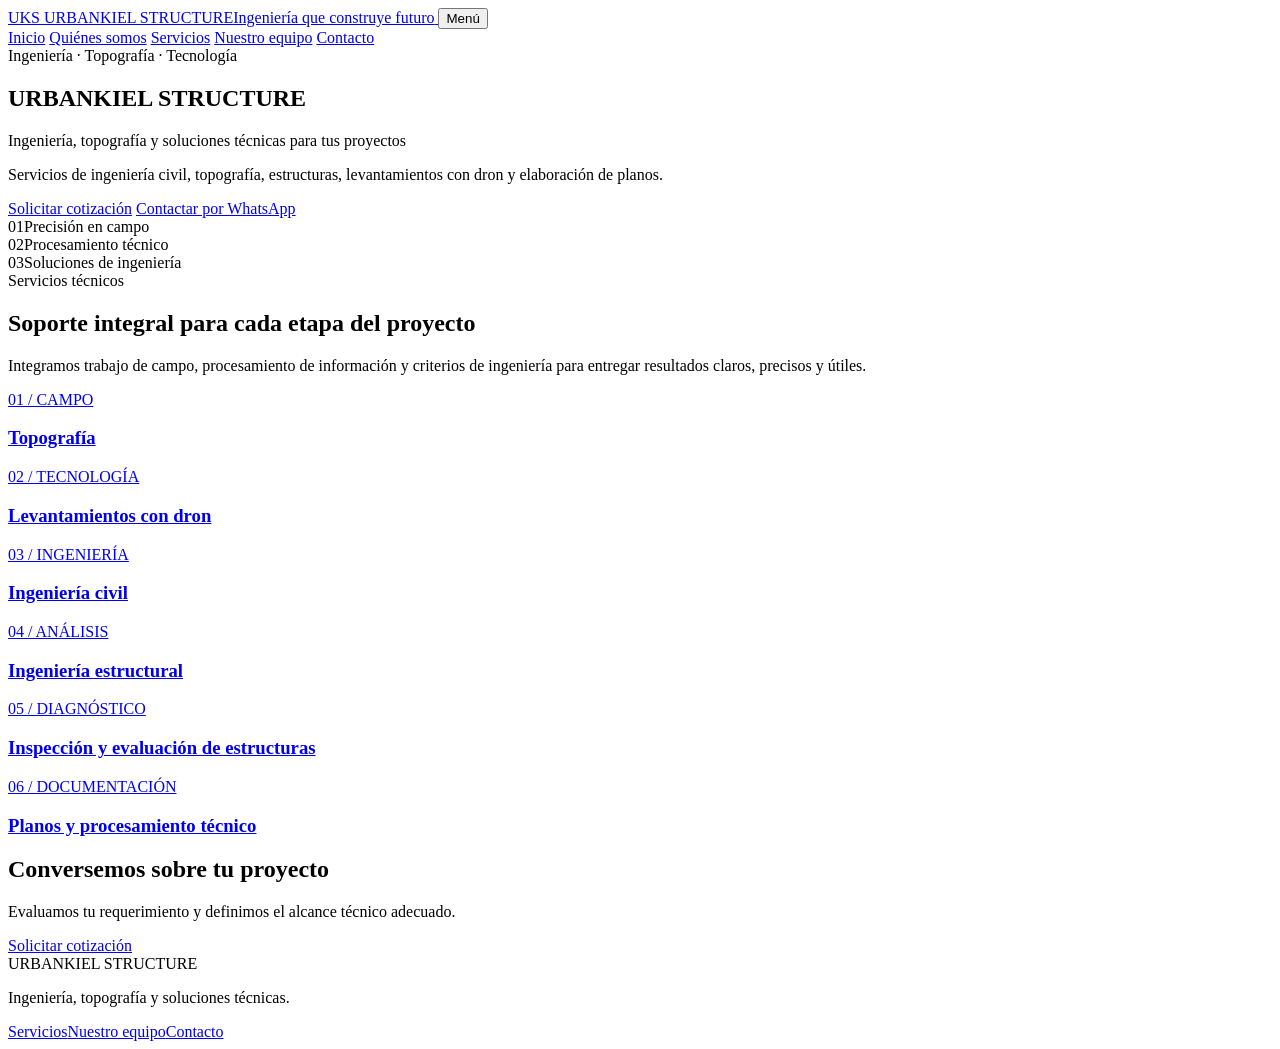
==== index.html @ cb94c1c1 "Add files via upload" ====
<!doctype html>
<html lang="es">
<head>
  <meta charset="utf-8">
  <meta name="viewport" content="width=device-width, initial-scale=1">
  <meta name="description" content="Servicios de ingeniería civil, topografía, estructuras, levantamientos con dron y elaboración de planos.">
  <title>URBANKIEL STRUCTURE | Ingeniería y topografía</title>
  <link rel="icon" type="image/svg+xml" href="data:image/svg+xml,%3Csvg xmlns='http://www.w3.org/2000/svg' viewBox='0 0 64 64'%3E%3Crect width='64' height='64' rx='14' fill='%23082b52'/%3E%3Cpath d='M15 17v20c0 9 5 13 17 13s17-4 17-13V17h-9v20c0 4-2 6-8 6s-8-2-8-6V17z' fill='white'/%3E%3Cpath d='M31 17h18L36 31l15 19H40L29 35z' fill='%231785d1'/%3E%3C/svg%3E">
  <link rel="stylesheet" href="styles.css">
  <script src="script.js" defer></script>
</head>
<body>
  <header class="site-header">
    <div class="container nav-wrap">
      <a class="brand" href="index.html" aria-label="URBANKIEL STRUCTURE - Inicio">
        <span class="brand-mark">UKS</span>
        <span class="brand-copy"><span class="brand-name">URBANKIEL STRUCTURE</span><span class="brand-tagline">Ingeniería que construye futuro</span></span>
      </a>
      <button class="menu-button" type="button" aria-expanded="false" aria-controls="main-nav">Menú</button>
      <nav class="main-nav" id="main-nav" aria-label="Navegación principal">
        <a href="index.html" aria-current="page">Inicio</a>
        <a href="quienes-somos.html">Quiénes somos</a>
        <a href="servicios.html">Servicios</a>
        <a href="equipo.html">Nuestro equipo</a>
        <a href="contacto.html">Contacto</a>
      </nav>
    </div>
  </header>

  <main>
    <section class="hero">
      <div class="container">
        <div class="hero-content">
          <span class="eyebrow">Ingeniería · Topografía · Tecnología</span>
          <h1>URBANKIEL STRUCTURE</h1>
          <p class="hero-subtitle">Ingeniería, topografía y soluciones técnicas para tus proyectos</p>
          <p class="hero-description">Servicios de ingeniería civil, topografía, estructuras, levantamientos con dron y elaboración de planos.</p>
          <div class="actions">
            <a class="button button-primary" href="contacto.html">Solicitar cotización</a>
            <a class="button button-outline" href="https://wa.me/51987463949?text=Hola%20URBANKIEL%20STRUCTURE%2C%20deseo%20realizar%20una%20consulta%20sobre%20un%20proyecto." target="_blank" rel="noopener">Contactar por WhatsApp</a>
          </div>
        </div>
      </div>
      <div class="hero-rail">
        <div class="container hero-rail-grid">
          <div class="rail-item"><span class="rail-number">01</span><span>Precisión en campo</span></div>
          <div class="rail-item"><span class="rail-number">02</span><span>Procesamiento técnico</span></div>
          <div class="rail-item"><span class="rail-number">03</span><span>Soluciones de ingeniería</span></div>
        </div>
      </div>
    </section>

    <section class="section section-soft">
      <div class="container">
        <div class="section-heading">
          <span class="section-kicker">Servicios técnicos</span>
          <h2>Soporte integral para cada etapa del proyecto</h2>
          <p>Integramos trabajo de campo, procesamiento de información y criterios de ingeniería para entregar resultados claros, precisos y útiles.</p>
        </div>
        <div class="service-preview-grid">
          <a class="service-tile" href="servicios.html#topografia"><span class="tile-index">01 / CAMPO</span><h3>Topografía</h3></a>
          <a class="service-tile" href="servicios.html#dron"><span class="tile-index">02 / TECNOLOGÍA</span><h3>Levantamientos con dron</h3></a>
          <a class="service-tile" href="servicios.html#civil"><span class="tile-index">03 / INGENIERÍA</span><h3>Ingeniería civil</h3></a>
          <a class="service-tile" href="servicios.html#estructural"><span class="tile-index">04 / ANÁLISIS</span><h3>Ingeniería estructural</h3></a>
          <a class="service-tile" href="servicios.html#inspeccion"><span class="tile-index">05 / DIAGNÓSTICO</span><h3>Inspección y evaluación de estructuras</h3></a>
          <a class="service-tile" href="servicios.html#planos"><span class="tile-index">06 / DOCUMENTACIÓN</span><h3>Planos y procesamiento técnico</h3></a>
        </div>
      </div>
    </section>

    <section class="cta-band">
      <div class="container cta-inner">
        <div><h2>Conversemos sobre tu proyecto</h2><p>Evaluamos tu requerimiento y definimos el alcance técnico adecuado.</p></div>
        <a class="button button-primary" href="contacto.html">Solicitar cotización</a>
      </div>
    </section>
  </main>

  <footer class="site-footer">
    <div class="container footer-grid">
      <div><div class="footer-brand">URBANKIEL STRUCTURE</div><p class="footer-note">Ingeniería, topografía y soluciones técnicas.</p></div>
      <div class="footer-links"><a href="servicios.html">Servicios</a><a href="equipo.html">Nuestro equipo</a><a href="contacto.html">Contacto</a></div>
    </div>
  </footer>
</body>
</html>
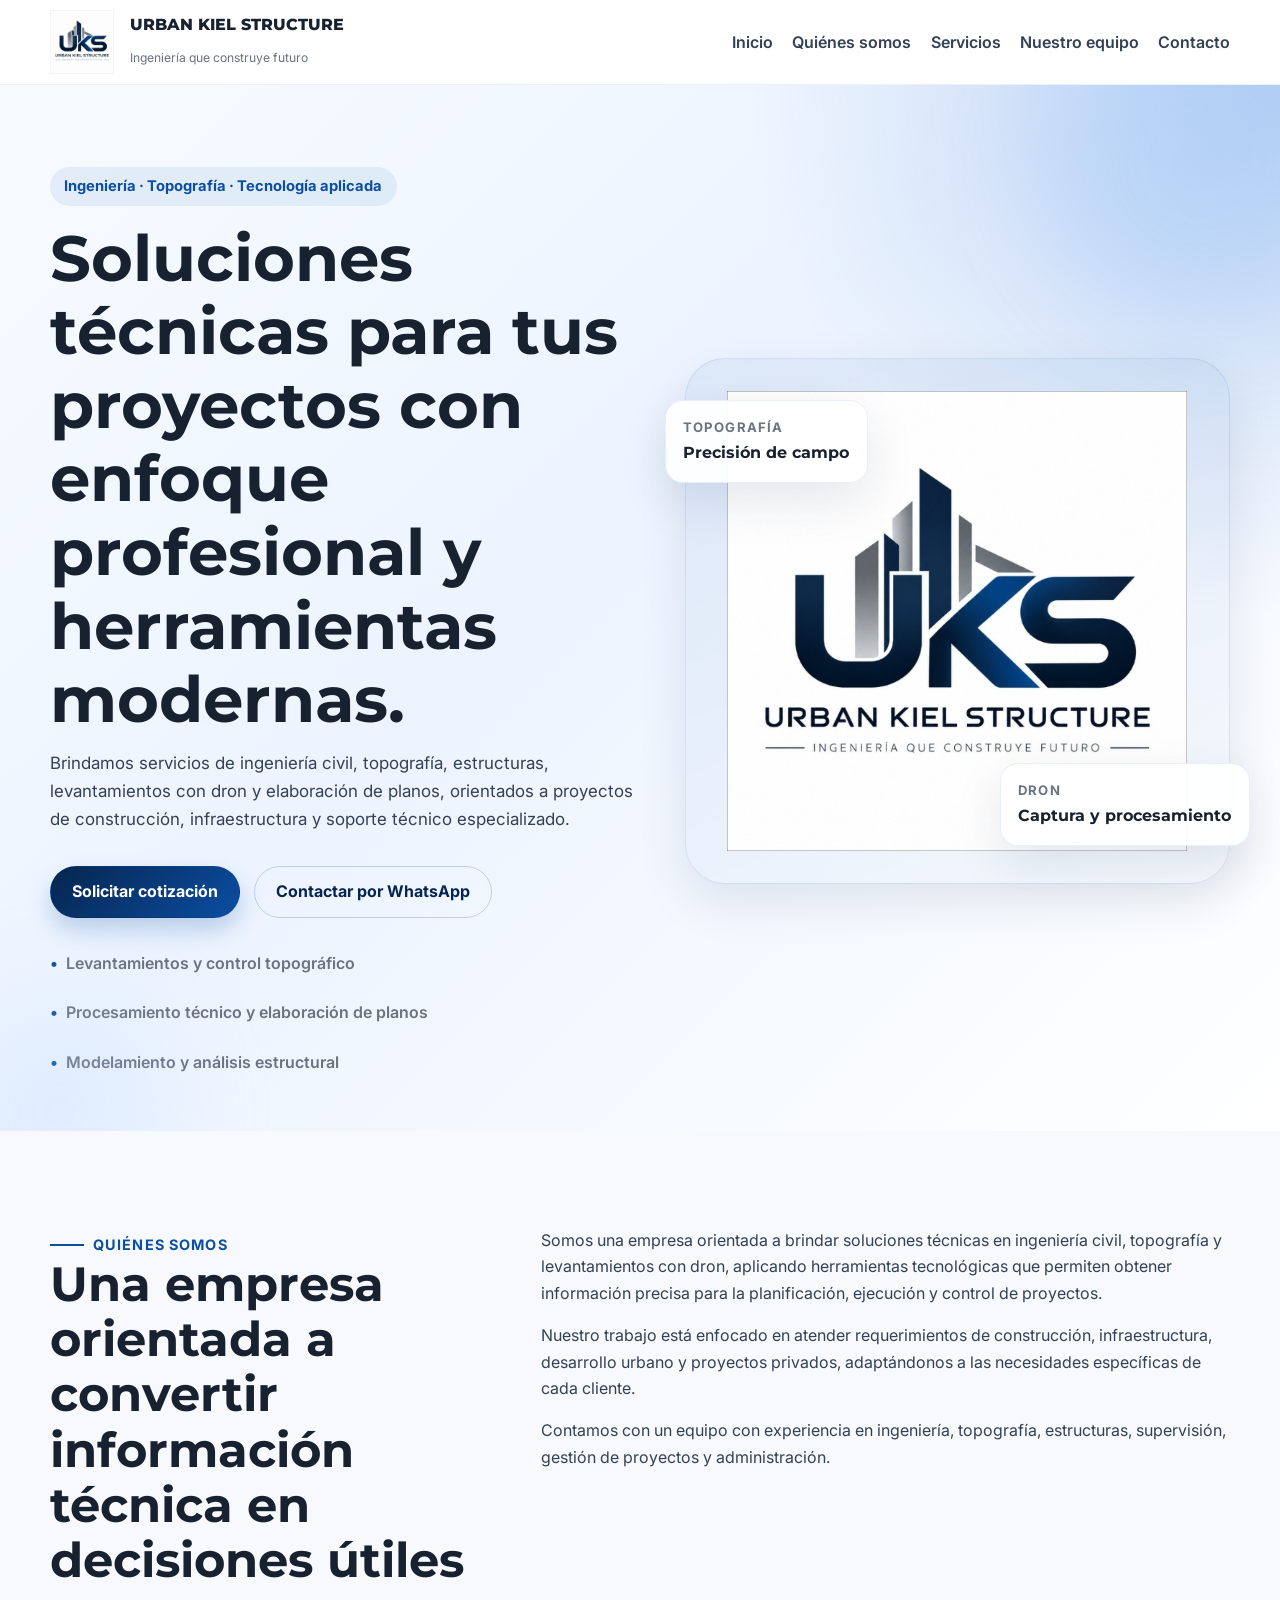
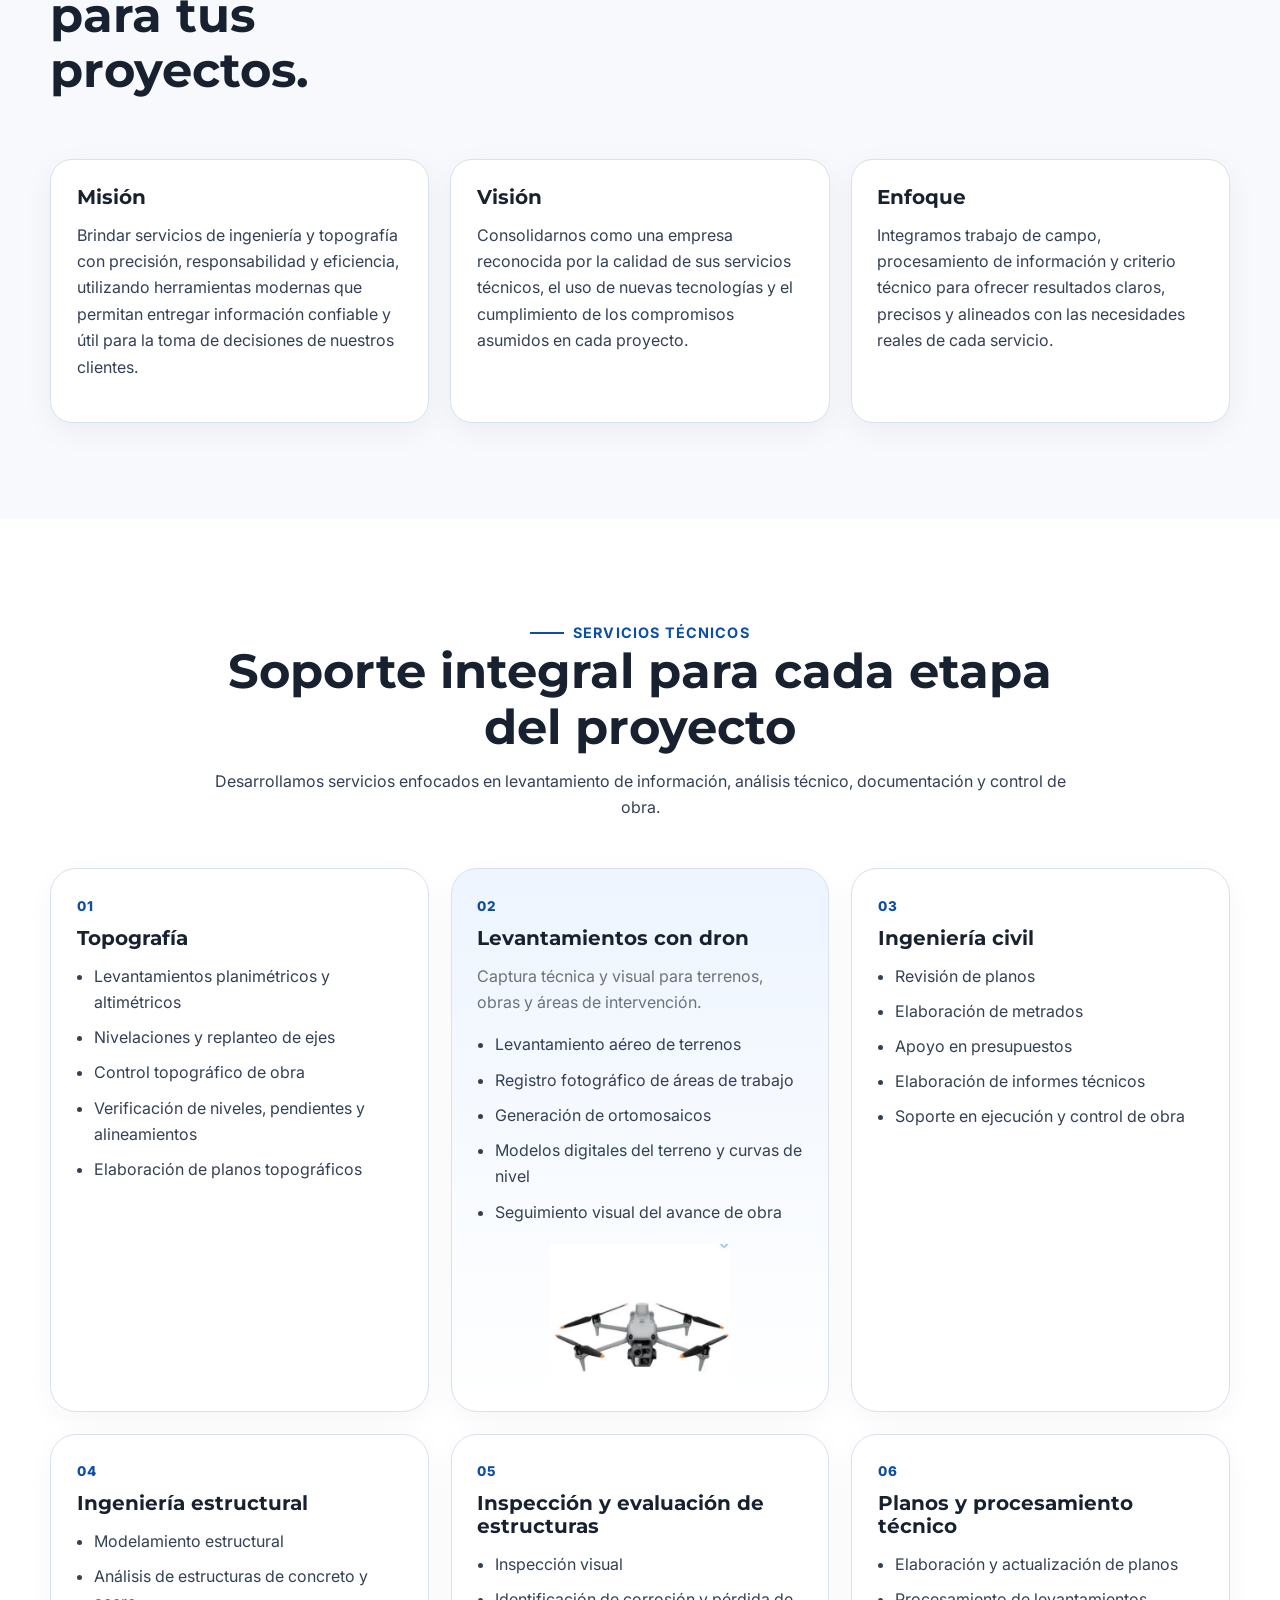
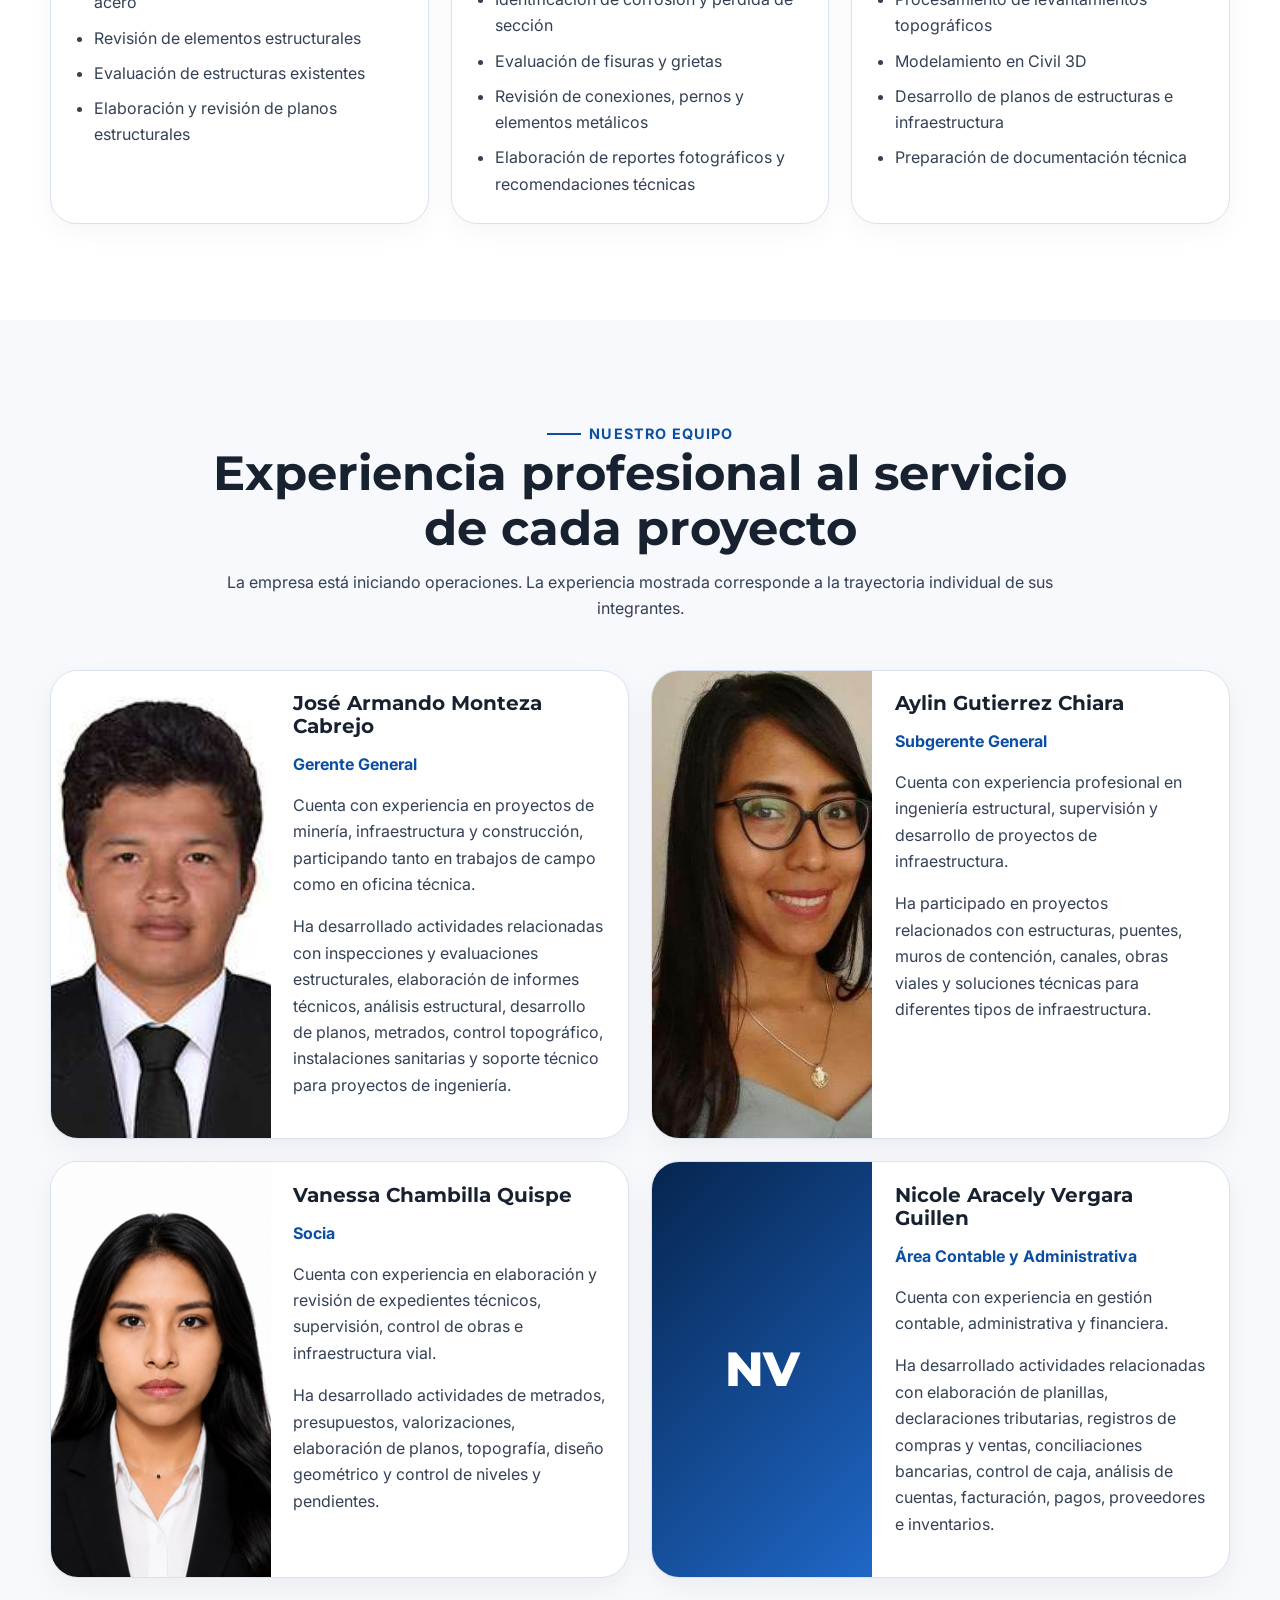
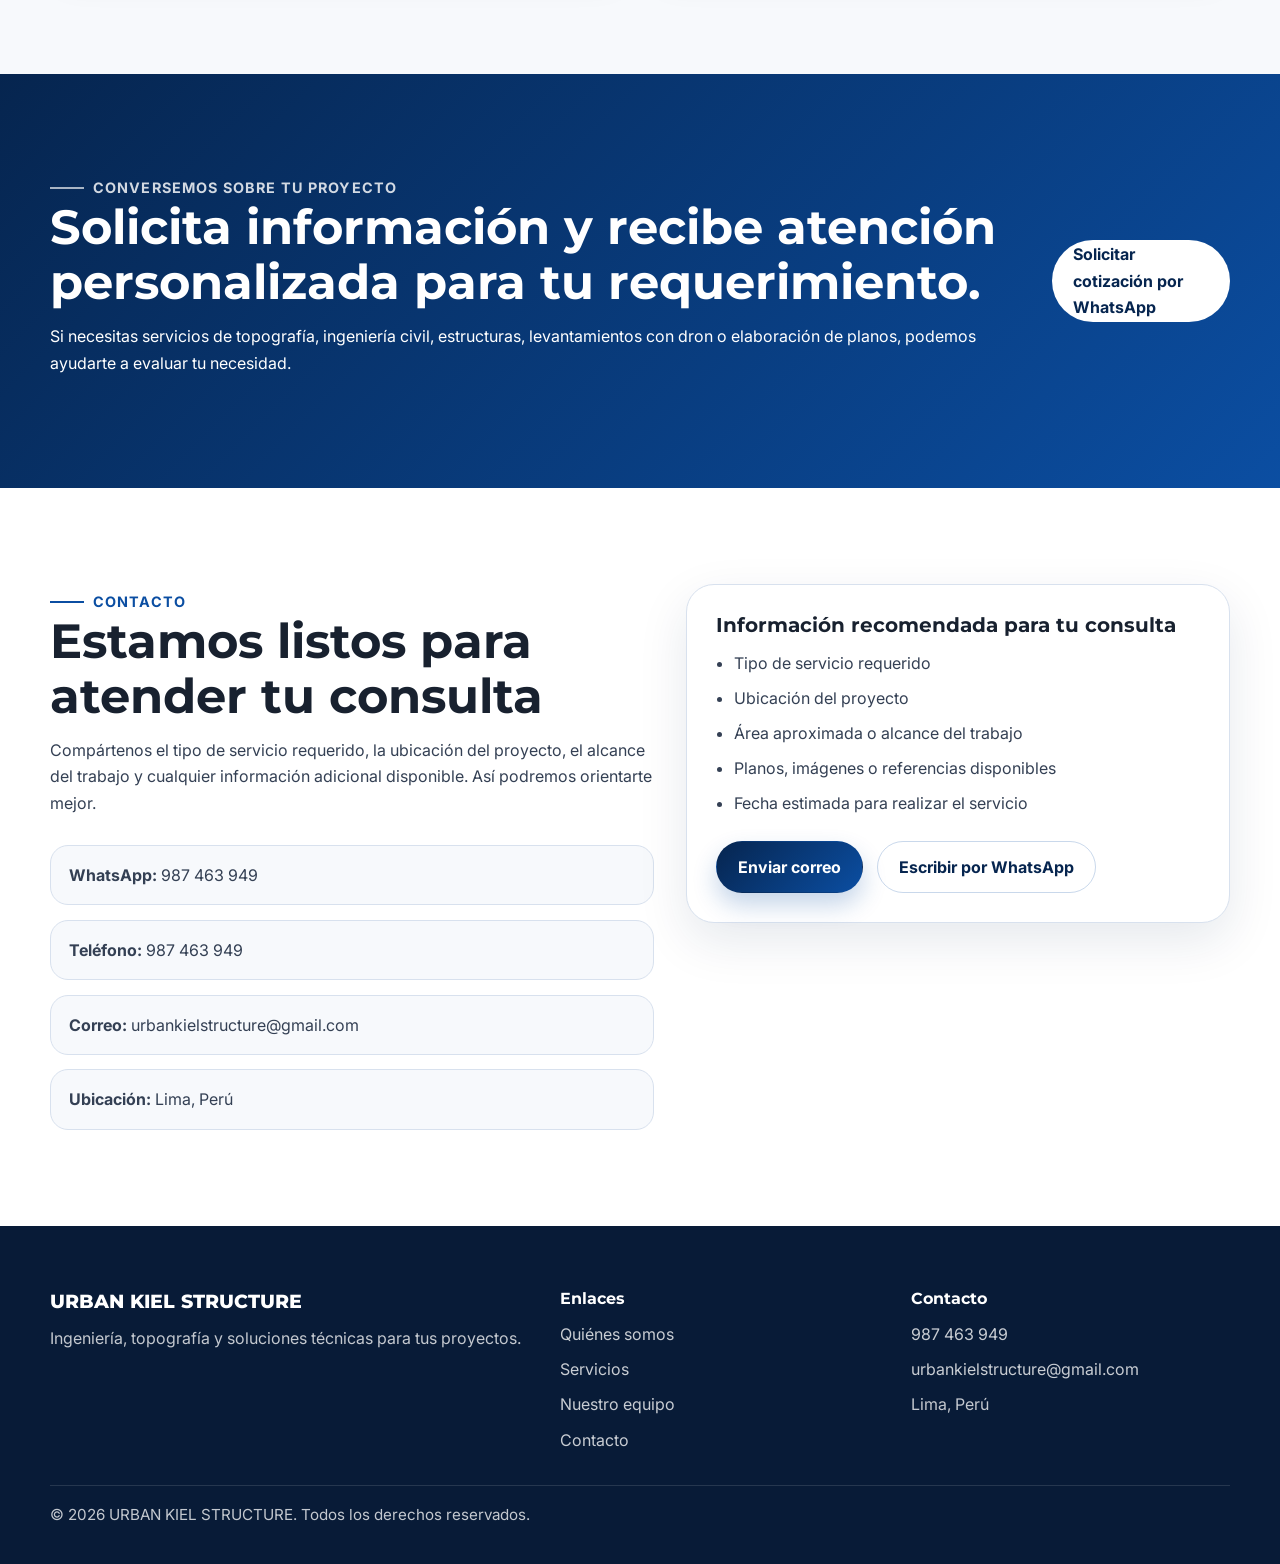
==== commit 5ae9144b: "Add files via upload" ====
--- a/index.html
+++ b/index.html
@@ -1,86 +1,320 @@
-<!doctype html>
+<!DOCTYPE html>
 <html lang="es">
 <head>
-  <meta charset="utf-8">
-  <meta name="viewport" content="width=device-width, initial-scale=1">
-  <meta name="description" content="Servicios de ingeniería civil, topografía, estructuras, levantamientos con dron y elaboración de planos.">
-  <title>URBANKIEL STRUCTURE | Ingeniería y topografía</title>
-  <link rel="icon" type="image/svg+xml" href="data:image/svg+xml,%3Csvg xmlns='http://www.w3.org/2000/svg' viewBox='0 0 64 64'%3E%3Crect width='64' height='64' rx='14' fill='%23082b52'/%3E%3Cpath d='M15 17v20c0 9 5 13 17 13s17-4 17-13V17h-9v20c0 4-2 6-8 6s-8-2-8-6V17z' fill='white'/%3E%3Cpath d='M31 17h18L36 31l15 19H40L29 35z' fill='%231785d1'/%3E%3C/svg%3E">
+  <meta charset="UTF-8">
+  <meta name="viewport" content="width=device-width, initial-scale=1.0">
+  <title>URBAN KIEL STRUCTURE | Ingeniería, topografía y soluciones técnicas</title>
+  <meta name="description" content="URBAN KIEL STRUCTURE brinda servicios de ingeniería civil, topografía, estructuras, levantamientos con dron y elaboración de planos.">
+  <meta name="theme-color" content="#0b3a75">
+  <link rel="preconnect" href="https://fonts.googleapis.com">
+  <link rel="preconnect" href="https://fonts.gstatic.com" crossorigin>
+  <link href="https://fonts.googleapis.com/css2?family=Montserrat:wght@400;500;600;700;800&family=Inter:wght@400;500;600;700&display=swap" rel="stylesheet">
   <link rel="stylesheet" href="styles.css">
-  <script src="script.js" defer></script>
 </head>
 <body>
-  <header class="site-header">
+  <header class="site-header" id="inicio">
     <div class="container nav-wrap">
-      <a class="brand" href="index.html" aria-label="URBANKIEL STRUCTURE - Inicio">
-        <span class="brand-mark">UKS</span>
-        <span class="brand-copy"><span class="brand-name">URBANKIEL STRUCTURE</span><span class="brand-tagline">Ingeniería que construye futuro</span></span>
+      <a class="brand" href="#inicio" aria-label="URBAN KIEL STRUCTURE inicio">
+        <img src="assets/logo-uks.png" alt="Logo de URBAN KIEL STRUCTURE">
+        <div>
+          <span class="brand-title">URBAN KIEL STRUCTURE</span>
+          <span class="brand-tag">Ingeniería que construye futuro</span>
+        </div>
       </a>
-      <button class="menu-button" type="button" aria-expanded="false" aria-controls="main-nav">Menú</button>
-      <nav class="main-nav" id="main-nav" aria-label="Navegación principal">
-        <a href="index.html" aria-current="page">Inicio</a>
-        <a href="quienes-somos.html">Quiénes somos</a>
-        <a href="servicios.html">Servicios</a>
-        <a href="equipo.html">Nuestro equipo</a>
-        <a href="contacto.html">Contacto</a>
+
+      <button class="menu-toggle" aria-expanded="false" aria-controls="site-nav" aria-label="Abrir menú">
+        <span></span><span></span><span></span>
+      </button>
+
+      <nav class="site-nav" id="site-nav">
+        <a href="#inicio">Inicio</a>
+        <a href="#quienes-somos">Quiénes somos</a>
+        <a href="#servicios">Servicios</a>
+        <a href="#equipo">Nuestro equipo</a>
+        <a href="#contacto">Contacto</a>
       </nav>
     </div>
   </header>
 
   <main>
     <section class="hero">
-      <div class="container">
-        <div class="hero-content">
-          <span class="eyebrow">Ingeniería · Topografía · Tecnología</span>
-          <h1>URBANKIEL STRUCTURE</h1>
-          <p class="hero-subtitle">Ingeniería, topografía y soluciones técnicas para tus proyectos</p>
-          <p class="hero-description">Servicios de ingeniería civil, topografía, estructuras, levantamientos con dron y elaboración de planos.</p>
-          <div class="actions">
-            <a class="button button-primary" href="contacto.html">Solicitar cotización</a>
-            <a class="button button-outline" href="https://wa.me/51987463949?text=Hola%20URBANKIEL%20STRUCTURE%2C%20deseo%20realizar%20una%20consulta%20sobre%20un%20proyecto." target="_blank" rel="noopener">Contactar por WhatsApp</a>
-          </div>
-        </div>
-      </div>
-      <div class="hero-rail">
-        <div class="container hero-rail-grid">
-          <div class="rail-item"><span class="rail-number">01</span><span>Precisión en campo</span></div>
-          <div class="rail-item"><span class="rail-number">02</span><span>Procesamiento técnico</span></div>
-          <div class="rail-item"><span class="rail-number">03</span><span>Soluciones de ingeniería</span></div>
-        </div>
-      </div>
-    </section>
-
-    <section class="section section-soft">
-      <div class="container">
-        <div class="section-heading">
-          <span class="section-kicker">Servicios técnicos</span>
-          <h2>Soporte integral para cada etapa del proyecto</h2>
-          <p>Integramos trabajo de campo, procesamiento de información y criterios de ingeniería para entregar resultados claros, precisos y útiles.</p>
-        </div>
-        <div class="service-preview-grid">
-          <a class="service-tile" href="servicios.html#topografia"><span class="tile-index">01 / CAMPO</span><h3>Topografía</h3></a>
-          <a class="service-tile" href="servicios.html#dron"><span class="tile-index">02 / TECNOLOGÍA</span><h3>Levantamientos con dron</h3></a>
-          <a class="service-tile" href="servicios.html#civil"><span class="tile-index">03 / INGENIERÍA</span><h3>Ingeniería civil</h3></a>
-          <a class="service-tile" href="servicios.html#estructural"><span class="tile-index">04 / ANÁLISIS</span><h3>Ingeniería estructural</h3></a>
-          <a class="service-tile" href="servicios.html#inspeccion"><span class="tile-index">05 / DIAGNÓSTICO</span><h3>Inspección y evaluación de estructuras</h3></a>
-          <a class="service-tile" href="servicios.html#planos"><span class="tile-index">06 / DOCUMENTACIÓN</span><h3>Planos y procesamiento técnico</h3></a>
-        </div>
-      </div>
-    </section>
-
-    <section class="cta-band">
+      <div class="container hero-grid">
+        <div class="hero-copy">
+          <span class="eyebrow">Ingeniería · Topografía · Tecnología aplicada</span>
+          <h1>Soluciones técnicas para tus proyectos con enfoque profesional y herramientas modernas.</h1>
+          <p>
+            Brindamos servicios de ingeniería civil, topografía, estructuras, levantamientos con dron y elaboración de planos,
+            orientados a proyectos de construcción, infraestructura y soporte técnico especializado.
+          </p>
+          <div class="hero-actions">
+            <a class="button button-primary" href="https://wa.me/51987463949?text=Hola%20URBAN%20KIEL%20STRUCTURE,%20deseo%20solicitar%20una%20cotizaci%C3%B3n." target="_blank" rel="noopener">Solicitar cotización</a>
+            <a class="button button-secondary" href="#contacto">Contactar por WhatsApp</a>
+          </div>
+          <ul class="hero-highlights">
+            <li>Levantamientos y control topográfico</li>
+            <li>Procesamiento técnico y elaboración de planos</li>
+            <li>Modelamiento y análisis estructural</li>
+          </ul>
+        </div>
+        <div class="hero-visual">
+          <div class="visual-card">
+            <img src="assets/logo-uks.png" alt="Logo UKS">
+          </div>
+          <div class="floating-card floating-top">
+            <span>Topografía</span>
+            <strong>Precisión de campo</strong>
+          </div>
+          <div class="floating-card floating-bottom">
+            <span>Dron</span>
+            <strong>Captura y procesamiento</strong>
+          </div>
+        </div>
+      </div>
+    </section>
+
+    <section class="section section-soft" id="quienes-somos">
+      <div class="container two-col">
+        <div>
+          <span class="section-kicker">Quiénes somos</span>
+          <h2>Una empresa orientada a convertir información técnica en decisiones útiles para tus proyectos.</h2>
+        </div>
+        <div class="about-copy">
+          <p>
+            Somos una empresa orientada a brindar soluciones técnicas en ingeniería civil, topografía y levantamientos con dron,
+            aplicando herramientas tecnológicas que permiten obtener información precisa para la planificación, ejecución y control de proyectos.
+          </p>
+          <p>
+            Nuestro trabajo está enfocado en atender requerimientos de construcción, infraestructura, desarrollo urbano y proyectos privados,
+            adaptándonos a las necesidades específicas de cada cliente.
+          </p>
+          <p>
+            Contamos con un equipo con experiencia en ingeniería, topografía, estructuras, supervisión, gestión de proyectos y administración.
+          </p>
+        </div>
+      </div>
+
+      <div class="container value-grid">
+        <article class="value-card">
+          <h3>Misión</h3>
+          <p>Brindar servicios de ingeniería y topografía con precisión, responsabilidad y eficiencia, utilizando herramientas modernas que permitan entregar información confiable y útil para la toma de decisiones de nuestros clientes.</p>
+        </article>
+        <article class="value-card">
+          <h3>Visión</h3>
+          <p>Consolidarnos como una empresa reconocida por la calidad de sus servicios técnicos, el uso de nuevas tecnologías y el cumplimiento de los compromisos asumidos en cada proyecto.</p>
+        </article>
+        <article class="value-card">
+          <h3>Enfoque</h3>
+          <p>Integramos trabajo de campo, procesamiento de información y criterio técnico para ofrecer resultados claros, precisos y alineados con las necesidades reales de cada servicio.</p>
+        </article>
+      </div>
+    </section>
+
+    <section class="section" id="servicios">
+      <div class="container section-heading">
+        <span class="section-kicker">Servicios técnicos</span>
+        <h2>Soporte integral para cada etapa del proyecto</h2>
+        <p>Desarrollamos servicios enfocados en levantamiento de información, análisis técnico, documentación y control de obra.</p>
+      </div>
+
+      <div class="container service-grid">
+        <article class="service-card">
+          <div class="service-number">01</div>
+          <h3>Topografía</h3>
+          <ul>
+            <li>Levantamientos planimétricos y altimétricos</li>
+            <li>Nivelaciones y replanteo de ejes</li>
+            <li>Control topográfico de obra</li>
+            <li>Verificación de niveles, pendientes y alineamientos</li>
+            <li>Elaboración de planos topográficos</li>
+          </ul>
+        </article>
+
+        <article class="service-card featured-service">
+          <div class="service-number">02</div>
+          <h3>Levantamientos con dron</h3>
+          <p class="service-note">Captura técnica y visual para terrenos, obras y áreas de intervención.</p>
+          <ul>
+            <li>Levantamiento aéreo de terrenos</li>
+            <li>Registro fotográfico de áreas de trabajo</li>
+            <li>Generación de ortomosaicos</li>
+            <li>Modelos digitales del terreno y curvas de nivel</li>
+            <li>Seguimiento visual del avance de obra</li>
+          </ul>
+          <img class="service-illustration" src="assets/drone-matrice.png" alt="Dron para levantamientos topográficos">
+        </article>
+
+        <article class="service-card">
+          <div class="service-number">03</div>
+          <h3>Ingeniería civil</h3>
+          <ul>
+            <li>Revisión de planos</li>
+            <li>Elaboración de metrados</li>
+            <li>Apoyo en presupuestos</li>
+            <li>Elaboración de informes técnicos</li>
+            <li>Soporte en ejecución y control de obra</li>
+          </ul>
+        </article>
+
+        <article class="service-card">
+          <div class="service-number">04</div>
+          <h3>Ingeniería estructural</h3>
+          <ul>
+            <li>Modelamiento estructural</li>
+            <li>Análisis de estructuras de concreto y acero</li>
+            <li>Revisión de elementos estructurales</li>
+            <li>Evaluación de estructuras existentes</li>
+            <li>Elaboración y revisión de planos estructurales</li>
+          </ul>
+        </article>
+
+        <article class="service-card">
+          <div class="service-number">05</div>
+          <h3>Inspección y evaluación de estructuras</h3>
+          <ul>
+            <li>Inspección visual</li>
+            <li>Identificación de corrosión y pérdida de sección</li>
+            <li>Evaluación de fisuras y grietas</li>
+            <li>Revisión de conexiones, pernos y elementos metálicos</li>
+            <li>Elaboración de reportes fotográficos y recomendaciones técnicas</li>
+          </ul>
+        </article>
+
+        <article class="service-card">
+          <div class="service-number">06</div>
+          <h3>Planos y procesamiento técnico</h3>
+          <ul>
+            <li>Elaboración y actualización de planos</li>
+            <li>Procesamiento de levantamientos topográficos</li>
+            <li>Modelamiento en Civil 3D</li>
+            <li>Desarrollo de planos de estructuras e infraestructura</li>
+            <li>Preparación de documentación técnica</li>
+          </ul>
+        </article>
+      </div>
+    </section>
+
+    <section class="section section-soft" id="equipo">
+      <div class="container section-heading">
+        <span class="section-kicker">Nuestro equipo</span>
+        <h2>Experiencia profesional al servicio de cada proyecto</h2>
+        <p>La empresa está iniciando operaciones. La experiencia mostrada corresponde a la trayectoria individual de sus integrantes.</p>
+      </div>
+
+      <div class="container team-grid">
+        <article class="team-card">
+          <img src="assets/jose-armando-monteza.png" alt="José Armando Monteza Cabrejo">
+          <div class="team-content">
+            <h3>José Armando Monteza Cabrejo</h3>
+            <span class="team-role">Gerente General</span>
+            <p>Cuenta con experiencia en proyectos de minería, infraestructura y construcción, participando tanto en trabajos de campo como en oficina técnica.</p>
+            <p>Ha desarrollado actividades relacionadas con inspecciones y evaluaciones estructurales, elaboración de informes técnicos, análisis estructural, desarrollo de planos, metrados, control topográfico, instalaciones sanitarias y soporte técnico para proyectos de ingeniería.</p>
+          </div>
+        </article>
+
+        <article class="team-card">
+          <img src="assets/aylin-gutierrez.png" alt="Aylin Gutierrez Chiara">
+          <div class="team-content">
+            <h3>Aylin Gutierrez Chiara</h3>
+            <span class="team-role">Subgerente General</span>
+            <p>Cuenta con experiencia profesional en ingeniería estructural, supervisión y desarrollo de proyectos de infraestructura.</p>
+            <p>Ha participado en proyectos relacionados con estructuras, puentes, muros de contención, canales, obras viales y soluciones técnicas para diferentes tipos de infraestructura.</p>
+          </div>
+        </article>
+
+        <article class="team-card">
+          <img src="assets/vanessa-chambilla.png" alt="Vanessa Chambilla Quispe">
+          <div class="team-content">
+            <h3>Vanessa Chambilla Quispe</h3>
+            <span class="team-role">Socia</span>
+            <p>Cuenta con experiencia en elaboración y revisión de expedientes técnicos, supervisión, control de obras e infraestructura vial.</p>
+            <p>Ha desarrollado actividades de metrados, presupuestos, valorizaciones, elaboración de planos, topografía, diseño geométrico y control de niveles y pendientes.</p>
+          </div>
+        </article>
+
+        <article class="team-card team-card-placeholder">
+          <div class="avatar-placeholder" aria-hidden="true">NV</div>
+          <div class="team-content">
+            <h3>Nicole Aracely Vergara Guillen</h3>
+            <span class="team-role">Área Contable y Administrativa</span>
+            <p>Cuenta con experiencia en gestión contable, administrativa y financiera.</p>
+            <p>Ha desarrollado actividades relacionadas con elaboración de planillas, declaraciones tributarias, registros de compras y ventas, conciliaciones bancarias, control de caja, análisis de cuentas, facturación, pagos, proveedores e inventarios.</p>
+          </div>
+        </article>
+      </div>
+    </section>
+
+    <section class="section cta-band">
       <div class="container cta-inner">
-        <div><h2>Conversemos sobre tu proyecto</h2><p>Evaluamos tu requerimiento y definimos el alcance técnico adecuado.</p></div>
-        <a class="button button-primary" href="contacto.html">Solicitar cotización</a>
+        <div>
+          <span class="section-kicker light">Conversemos sobre tu proyecto</span>
+          <h2>Solicita información y recibe atención personalizada para tu requerimiento.</h2>
+          <p>Si necesitas servicios de topografía, ingeniería civil, estructuras, levantamientos con dron o elaboración de planos, podemos ayudarte a evaluar tu necesidad.</p>
+        </div>
+        <a class="button button-white" href="https://wa.me/51987463949?text=Hola%20URBAN%20KIEL%20STRUCTURE,%20necesito%20informaci%C3%B3n%20sobre%20sus%20servicios." target="_blank" rel="noopener">Solicitar cotización por WhatsApp</a>
+      </div>
+    </section>
+
+    <section class="section" id="contacto">
+      <div class="container contact-grid">
+        <div>
+          <span class="section-kicker">Contacto</span>
+          <h2>Estamos listos para atender tu consulta</h2>
+          <p>Compártenos el tipo de servicio requerido, la ubicación del proyecto, el alcance del trabajo y cualquier información adicional disponible. Así podremos orientarte mejor.</p>
+          <div class="contact-list">
+            <a href="https://wa.me/51987463949" target="_blank" rel="noopener"><strong>WhatsApp:</strong> 987 463 949</a>
+            <a href="tel:+51987463949"><strong>Teléfono:</strong> 987 463 949</a>
+            <a href="mailto:urbankielstructure@gmail.com"><strong>Correo:</strong> urbankielstructure@gmail.com</a>
+            <span><strong>Ubicación:</strong> Lima, Perú</span>
+          </div>
+        </div>
+
+        <div class="contact-card">
+          <h3>Información recomendada para tu consulta</h3>
+          <ul>
+            <li>Tipo de servicio requerido</li>
+            <li>Ubicación del proyecto</li>
+            <li>Área aproximada o alcance del trabajo</li>
+            <li>Planos, imágenes o referencias disponibles</li>
+            <li>Fecha estimada para realizar el servicio</li>
+          </ul>
+          <div class="contact-actions">
+            <a class="button button-primary" href="mailto:urbankielstructure@gmail.com">Enviar correo</a>
+            <a class="button button-secondary" href="https://wa.me/51987463949" target="_blank" rel="noopener">Escribir por WhatsApp</a>
+          </div>
+        </div>
       </div>
     </section>
   </main>
 
   <footer class="site-footer">
     <div class="container footer-grid">
-      <div><div class="footer-brand">URBANKIEL STRUCTURE</div><p class="footer-note">Ingeniería, topografía y soluciones técnicas.</p></div>
-      <div class="footer-links"><a href="servicios.html">Servicios</a><a href="equipo.html">Nuestro equipo</a><a href="contacto.html">Contacto</a></div>
+      <div>
+        <div class="footer-brand">URBAN KIEL STRUCTURE</div>
+        <p>Ingeniería, topografía y soluciones técnicas para tus proyectos.</p>
+      </div>
+      <div>
+        <h4>Enlaces</h4>
+        <ul>
+          <li><a href="#quienes-somos">Quiénes somos</a></li>
+          <li><a href="#servicios">Servicios</a></li>
+          <li><a href="#equipo">Nuestro equipo</a></li>
+          <li><a href="#contacto">Contacto</a></li>
+        </ul>
+      </div>
+      <div>
+        <h4>Contacto</h4>
+        <ul>
+          <li><a href="https://wa.me/51987463949" target="_blank" rel="noopener">987 463 949</a></li>
+          <li><a href="mailto:urbankielstructure@gmail.com">urbankielstructure@gmail.com</a></li>
+          <li>Lima, Perú</li>
+        </ul>
+      </div>
+    </div>
+    <div class="container footer-bottom">
+      <p>© <span id="year"></span> URBAN KIEL STRUCTURE. Todos los derechos reservados.</p>
     </div>
   </footer>
+
+  <script src="script.js"></script>
 </body>
 </html>
--- a/styles.css
+++ b/styles.css
@@ -0,0 +1,204 @@
+
+:root {
+  --navy: #06254f;
+  --blue: #0b4ea2;
+  --blue-2: #1f67c7;
+  --soft-blue: #eaf2ff;
+  --dark: #18212f;
+  --text: #344054;
+  --muted: #6b7280;
+  --line: #d8e1ee;
+  --white: #ffffff;
+  --bg: #f7f9fc;
+  --shadow: 0 18px 50px rgba(7, 36, 77, 0.10);
+  --radius: 22px;
+  --container: 1180px;
+}
+* { box-sizing: border-box; }
+html { scroll-behavior: smooth; }
+body {
+  margin: 0;
+  font-family: 'Inter', system-ui, -apple-system, BlinkMacSystemFont, 'Segoe UI', sans-serif;
+  color: var(--text);
+  background: var(--white);
+  line-height: 1.65;
+}
+a { color: inherit; text-decoration: none; }
+img { max-width: 100%; display: block; }
+.container { width: min(var(--container), calc(100% - 2rem)); margin: 0 auto; }
+.section { padding: 96px 0; }
+.section-soft { background: var(--bg); }
+.section-kicker {
+  display: inline-flex; align-items: center; gap: .55rem; font-weight: 700; font-size: .9rem;
+  letter-spacing: .08em; text-transform: uppercase; color: var(--blue);
+}
+.section-kicker::before { content: ''; width: 34px; height: 2px; background: var(--blue); display: inline-block; }
+.section-kicker.light { color: rgba(255,255,255,.82); }
+.section-kicker.light::before { background: rgba(255,255,255,.65); }
+h1,h2,h3,h4,.brand-title,.footer-brand {
+  margin: 0 0 .8rem;
+  font-family: 'Montserrat', sans-serif;
+  color: var(--dark);
+  line-height: 1.15;
+}
+h1 { font-size: clamp(2.6rem, 5vw, 4.65rem); }
+h2 { font-size: clamp(2rem, 3.8vw, 3rem); }
+h3 { font-size: 1.25rem; }
+p { margin: 0 0 1rem; }
+ul { margin: 0; padding-left: 1.1rem; }
+li + li { margin-top: .55rem; }
+.button {
+  display: inline-flex; align-items: center; justify-content: center; gap: .55rem;
+  min-height: 52px; padding: 0 1.3rem; border-radius: 999px; font-weight: 700;
+  transition: .25s ease; border: 1px solid transparent;
+}
+.button:hover { transform: translateY(-2px); }
+.button-primary { background: linear-gradient(135deg, var(--navy), var(--blue)); color: var(--white); box-shadow: 0 12px 24px rgba(11,78,162,.24); }
+.button-secondary { background: transparent; color: var(--navy); border-color: rgba(11,78,162,.22); }
+.button-white { background: var(--white); color: var(--navy); }
+.site-header {
+  position: sticky; top: 0; z-index: 1000;
+  backdrop-filter: blur(16px); background: rgba(255,255,255,.92);
+  border-bottom: 1px solid rgba(11,78,162,.08);
+}
+.nav-wrap { min-height: 84px; display: flex; align-items: center; justify-content: space-between; gap: 1rem; }
+.brand { display: flex; align-items: center; gap: 1rem; min-width: 0; }
+.brand img { width: 64px; height: 64px; object-fit: contain; }
+.brand-title { display: block; font-size: 1rem; font-weight: 800; color: var(--dark); }
+.brand-tag { display: block; font-size: .76rem; color: var(--muted); }
+.site-nav { display: flex; gap: 1.2rem; align-items: center; }
+.site-nav a { font-weight: 600; color: var(--text); position: relative; }
+.site-nav a::after {
+  content: ''; position: absolute; left: 0; bottom: -8px; width: 100%; height: 2px;
+  transform: scaleX(0); transform-origin: left; background: var(--blue); transition: .25s ease;
+}
+.site-nav a:hover::after, .site-nav a:focus-visible::after { transform: scaleX(1); }
+.menu-toggle {
+  display: none; width: 48px; height: 48px; border-radius: 12px; border: 1px solid var(--line); background: var(--white);
+  align-items: center; justify-content: center; flex-direction: column; gap: 5px; cursor: pointer;
+}
+.menu-toggle span { width: 22px; height: 2px; background: var(--dark); border-radius: 999px; }
+.hero {
+  position: relative; overflow: hidden;
+  background:
+    radial-gradient(circle at top right, rgba(31,103,199,.25), transparent 32%),
+    linear-gradient(135deg, #f7fbff 0%, #edf4ff 45%, #ffffff 100%);
+  padding: 82px 0 56px;
+}
+.hero::before,
+.hero::after {
+  content: ''; position: absolute; border-radius: 50%; filter: blur(50px); opacity: .2; pointer-events: none;
+}
+.hero::before { width: 320px; height: 320px; background: #7cb7ff; top: -80px; right: -80px; }
+.hero::after { width: 240px; height: 240px; background: #b3d1ff; bottom: -100px; left: -60px; }
+.hero-grid { display: grid; grid-template-columns: 1.05fr .95fr; gap: 2rem; align-items: center; }
+.eyebrow {
+  display: inline-flex; padding: .45rem .9rem; border-radius: 999px; background: rgba(11,78,162,.08);
+  color: var(--blue); font-weight: 700; margin-bottom: 1rem; font-size: .92rem;
+}
+.hero p { max-width: 640px; font-size: 1.06rem; }
+.hero-actions { display: flex; flex-wrap: wrap; gap: .9rem; margin: 2rem 0; }
+.hero-highlights {
+  list-style: none; padding: 0; display: flex; flex-wrap: wrap; gap: .9rem 1.2rem; color: var(--muted); font-weight: 600;
+}
+.hero-highlights li::before { content: '•'; color: var(--blue); margin-right: .5rem; }
+.hero-visual { position: relative; min-height: 520px; }
+.visual-card {
+  background: linear-gradient(160deg, rgba(11,78,162,.07), rgba(11,78,162,.02));
+  border: 1px solid rgba(11,78,162,.10); border-radius: 40px; box-shadow: var(--shadow);
+  padding: 2rem; display: grid; place-items: center; min-height: 500px;
+}
+.visual-card img { width: min(100%, 460px); object-fit: contain; }
+.floating-card {
+  position: absolute; background: rgba(255,255,255,.92); border: 1px solid rgba(11,78,162,.09);
+  border-radius: 18px; padding: 1rem 1.1rem; box-shadow: var(--shadow);
+}
+.floating-card span { display: block; font-size: .82rem; font-weight: 700; color: var(--muted); text-transform: uppercase; letter-spacing: .08em; }
+.floating-card strong { font-family: 'Montserrat', sans-serif; color: var(--dark); }
+.floating-top { top: 42px; left: -20px; }
+.floating-bottom { right: -20px; bottom: 38px; }
+.two-col { display: grid; grid-template-columns: .8fr 1.2fr; gap: 2rem; align-items: start; }
+.about-copy p + p { margin-top: 1rem; }
+.value-grid { margin-top: 3rem; display: grid; grid-template-columns: repeat(3, 1fr); gap: 1.3rem; }
+.value-card {
+  background: var(--white); border-radius: var(--radius); padding: 1.6rem; border: 1px solid var(--line); box-shadow: 0 8px 30px rgba(15, 23, 42, 0.05);
+}
+.section-heading { text-align: center; max-width: 860px; }
+.section-heading > p { margin-left: auto; margin-right: auto; }
+.service-grid { margin-top: 3rem; display: grid; grid-template-columns: repeat(3, 1fr); gap: 1.35rem; align-items: stretch; }
+.service-card {
+  position: relative; background: var(--white); border: 1px solid var(--line); border-radius: 26px; padding: 1.6rem;
+  box-shadow: 0 8px 28px rgba(15, 23, 42, 0.04); overflow: hidden;
+}
+.service-card h3 { margin-top: .6rem; }
+.service-number { font-size: .84rem; font-weight: 800; letter-spacing: .08em; color: var(--blue); }
+.service-card ul { color: var(--text); }
+.featured-service {
+  background: linear-gradient(180deg, #eef5ff 0%, #ffffff 100%);
+}
+.service-note { color: var(--muted); margin-bottom: 1rem; }
+.service-illustration { width: 180px; margin: 1.2rem auto 0; }
+.team-grid { margin-top: 3rem; display: grid; grid-template-columns: repeat(2, 1fr); gap: 1.4rem; }
+.team-card {
+  background: var(--white); border: 1px solid var(--line); border-radius: 28px; overflow: hidden; display: grid; grid-template-columns: 220px 1fr;
+  min-height: 100%; box-shadow: 0 10px 28px rgba(15, 23, 42, 0.05);
+}
+.team-card img, .avatar-placeholder {
+  width: 100%; height: 100%; min-height: 100%; object-fit: cover; background: linear-gradient(135deg, var(--navy), var(--blue-2));
+}
+.avatar-placeholder {
+  display: grid; place-items: center; color: var(--white); font-family: 'Montserrat', sans-serif; font-weight: 800; font-size: 3rem;
+}
+.team-content { padding: 1.35rem 1.4rem 1.5rem; }
+.team-role { display: inline-flex; margin-bottom: .9rem; color: var(--blue); font-weight: 700; }
+.cta-band {
+  background: linear-gradient(135deg, var(--navy), var(--blue)); color: var(--white);
+}
+.cta-band h2, .cta-band p { color: var(--white); }
+.cta-inner { display: flex; align-items: center; justify-content: space-between; gap: 2rem; }
+.contact-grid { display: grid; grid-template-columns: 1fr .9fr; gap: 2rem; align-items: start; }
+.contact-list { display: grid; gap: .9rem; margin-top: 1.8rem; }
+.contact-list a, .contact-list span {
+  display: block; background: var(--bg); border: 1px solid var(--line); border-radius: 18px; padding: 1rem 1.1rem;
+}
+.contact-card {
+  background: var(--white); border: 1px solid var(--line); border-radius: 28px; padding: 1.8rem; box-shadow: var(--shadow);
+}
+.contact-actions { display: flex; flex-wrap: wrap; gap: .9rem; margin-top: 1.5rem; }
+.site-footer { background: #081b37; color: rgba(255,255,255,.76); padding-top: 64px; }
+.site-footer a { color: rgba(255,255,255,.78); }
+.footer-grid { display: grid; grid-template-columns: 1.2fr .8fr .8fr; gap: 2rem; }
+.footer-brand { font-size: 1.2rem; color: var(--white); font-weight: 800; margin-bottom: .8rem; }
+.site-footer h4 { color: var(--white); margin-bottom: .8rem; }
+.site-footer ul { list-style: none; padding: 0; }
+.footer-bottom { border-top: 1px solid rgba(255,255,255,.12); margin-top: 2rem; padding: 1rem 0 1.3rem; font-size: .95rem; }
+
+@media (max-width: 1080px) {
+  .hero-grid, .two-col, .contact-grid, .cta-inner, .team-card { grid-template-columns: 1fr; }
+  .hero-visual { min-height: auto; }
+  .visual-card { min-height: auto; }
+  .floating-top, .floating-bottom { position: static; margin-top: 1rem; display: inline-block; }
+  .value-grid, .service-grid, .team-grid, .footer-grid { grid-template-columns: repeat(2, 1fr); }
+  .cta-inner { display: grid; }
+}
+
+@media (max-width: 820px) {
+  .section { padding: 78px 0; }
+  .site-nav {
+    position: absolute; left: 0; right: 0; top: calc(100% + 1px); display: none;
+    flex-direction: column; align-items: flex-start; padding: 1rem; background: rgba(255,255,255,.98); border-bottom: 1px solid var(--line);
+    box-shadow: 0 12px 24px rgba(15, 23, 42, 0.06);
+  }
+  .site-nav.is-open { display: flex; }
+  .menu-toggle { display: inline-flex; }
+  .value-grid, .service-grid, .team-grid, .footer-grid { grid-template-columns: 1fr; }
+}
+
+@media (max-width: 560px) {
+  .brand img { width: 54px; height: 54px; }
+  .brand-title { font-size: .92rem; }
+  .brand-tag { font-size: .72rem; }
+  .hero { padding-top: 64px; }
+  .hero-actions, .contact-actions { flex-direction: column; }
+  .button { width: 100%; }
+}
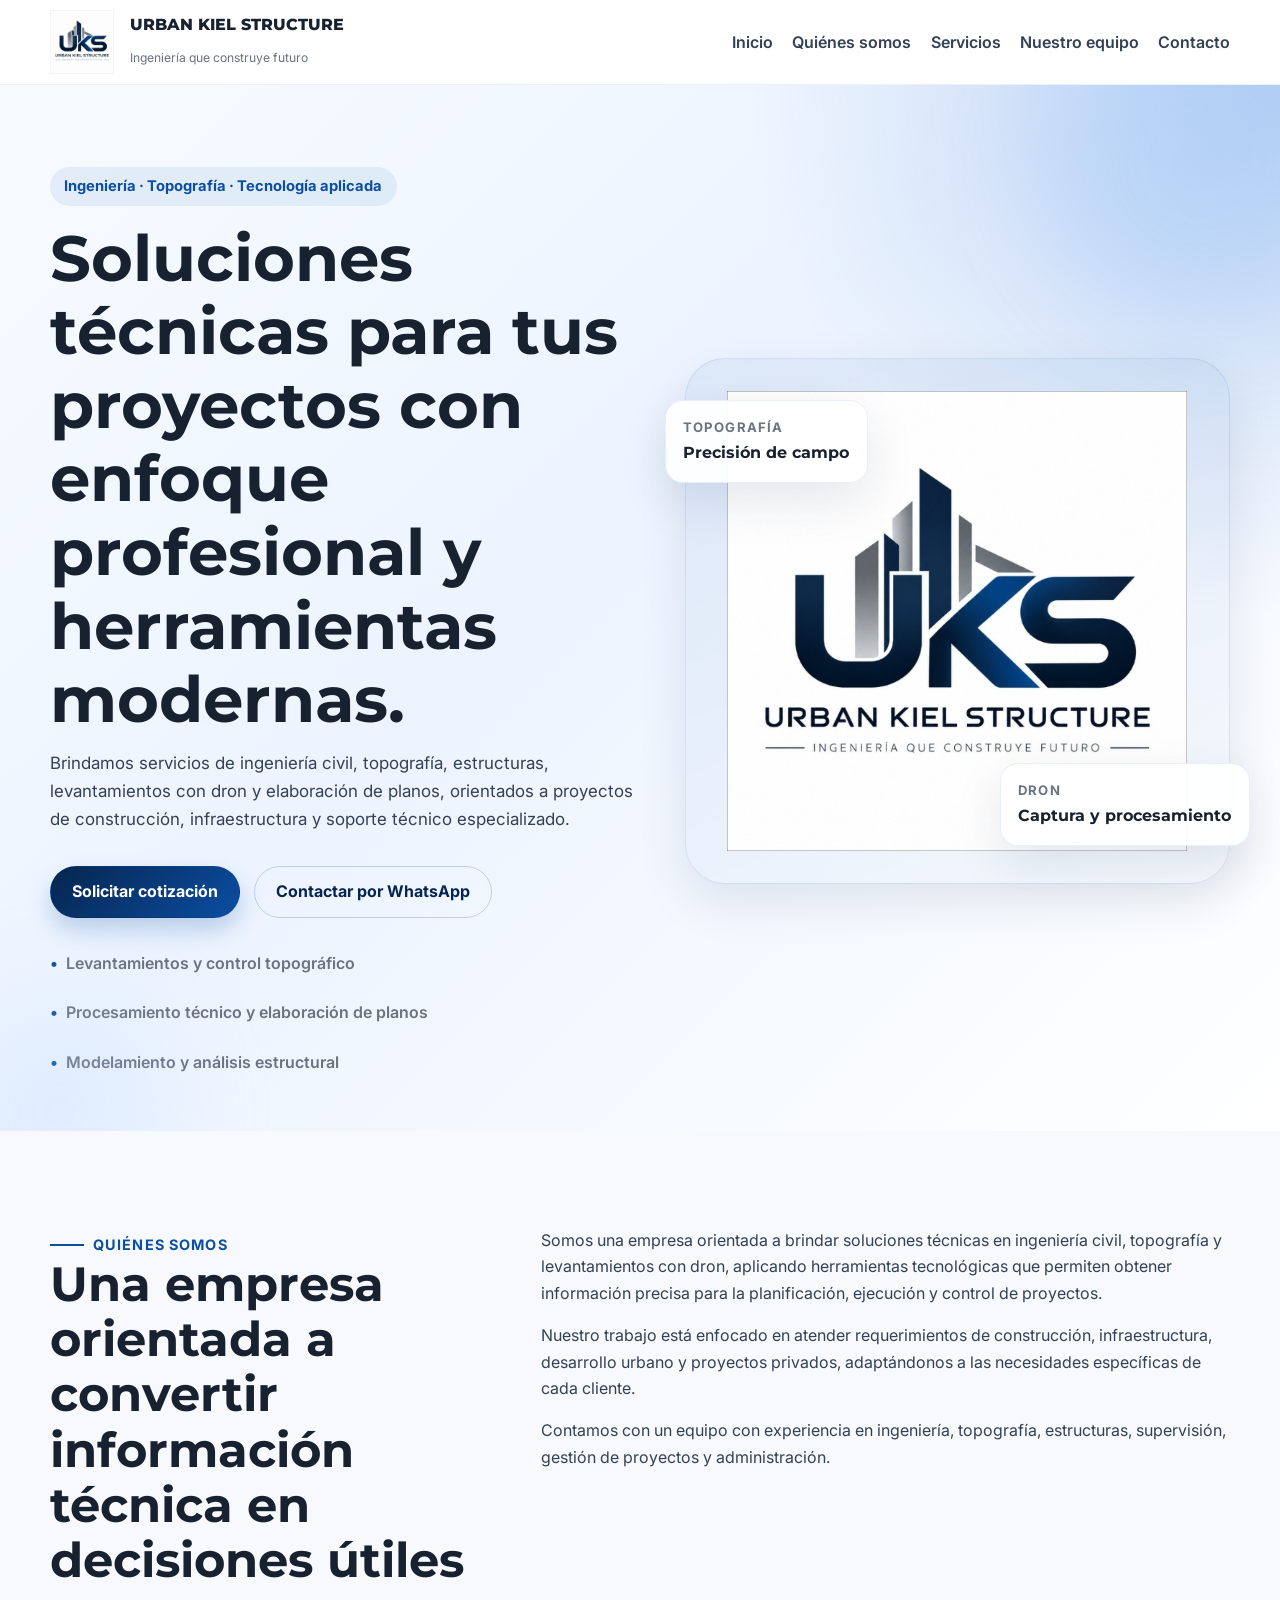
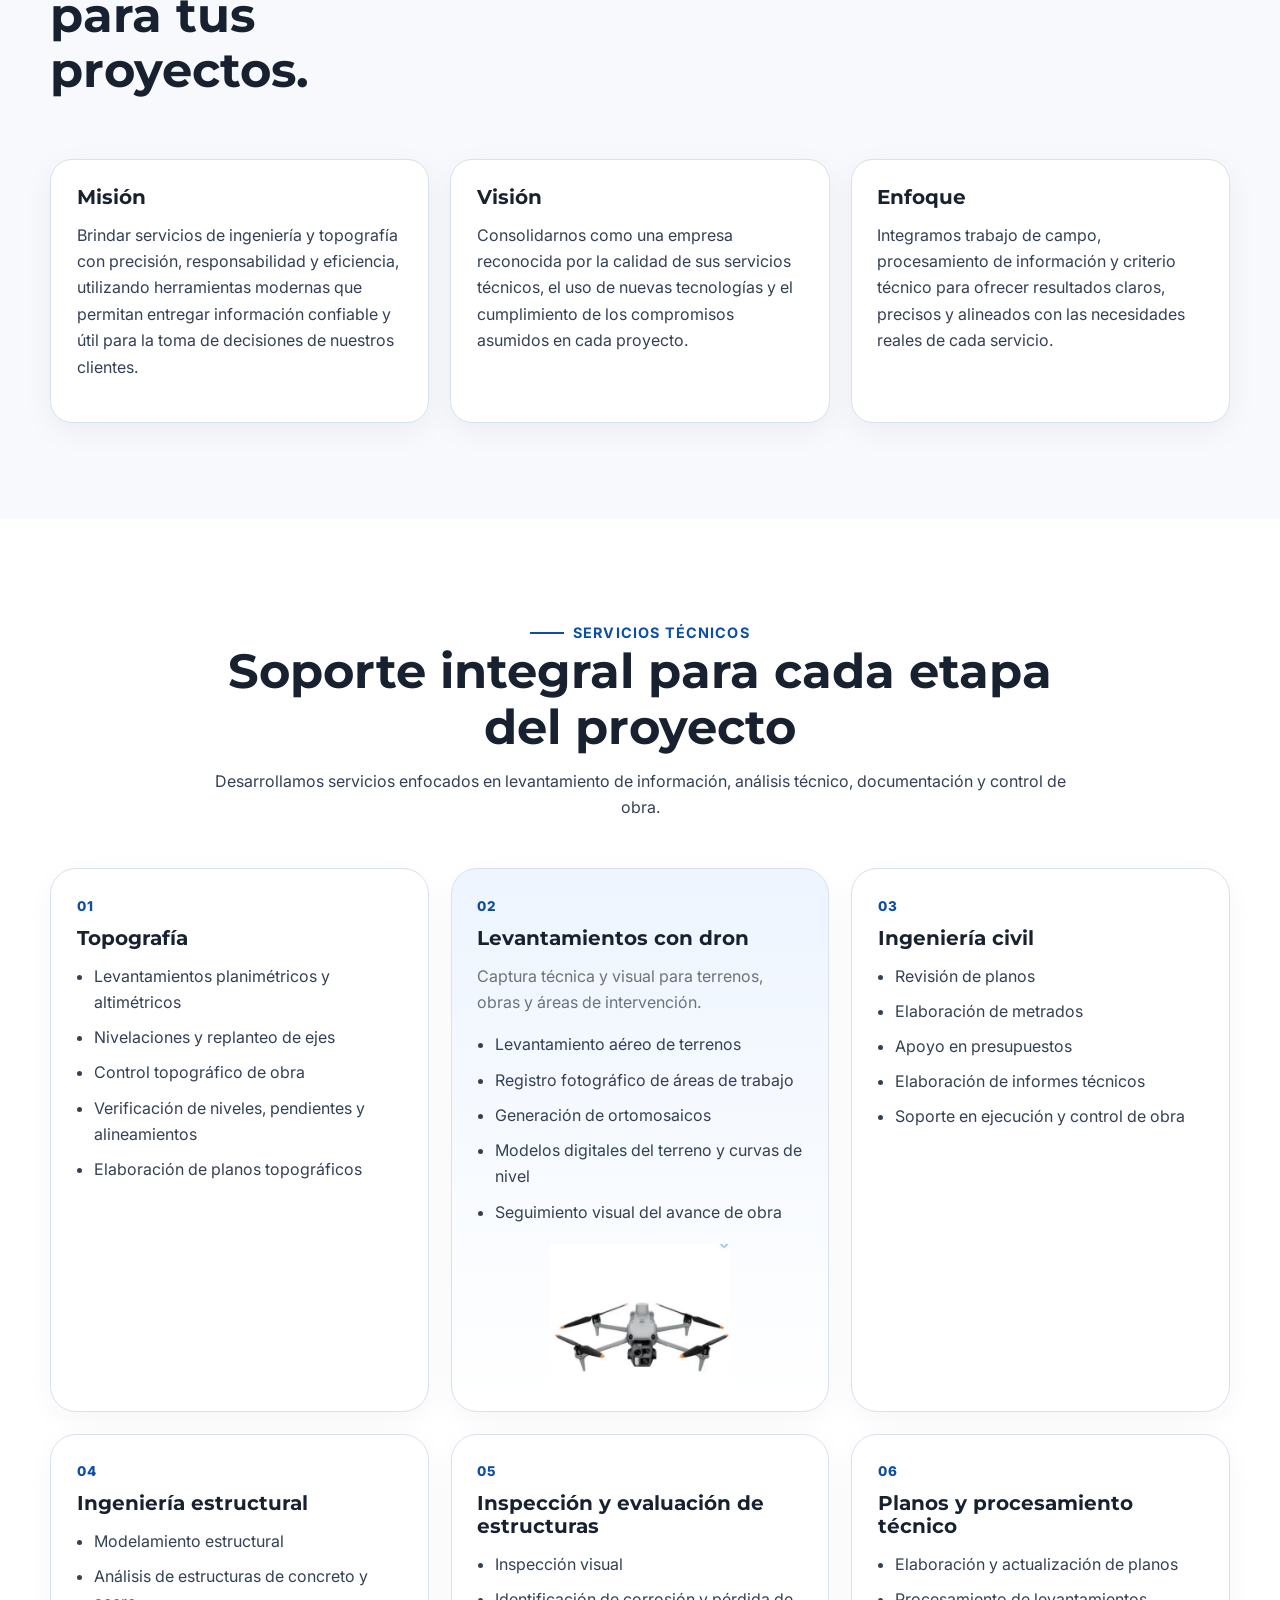
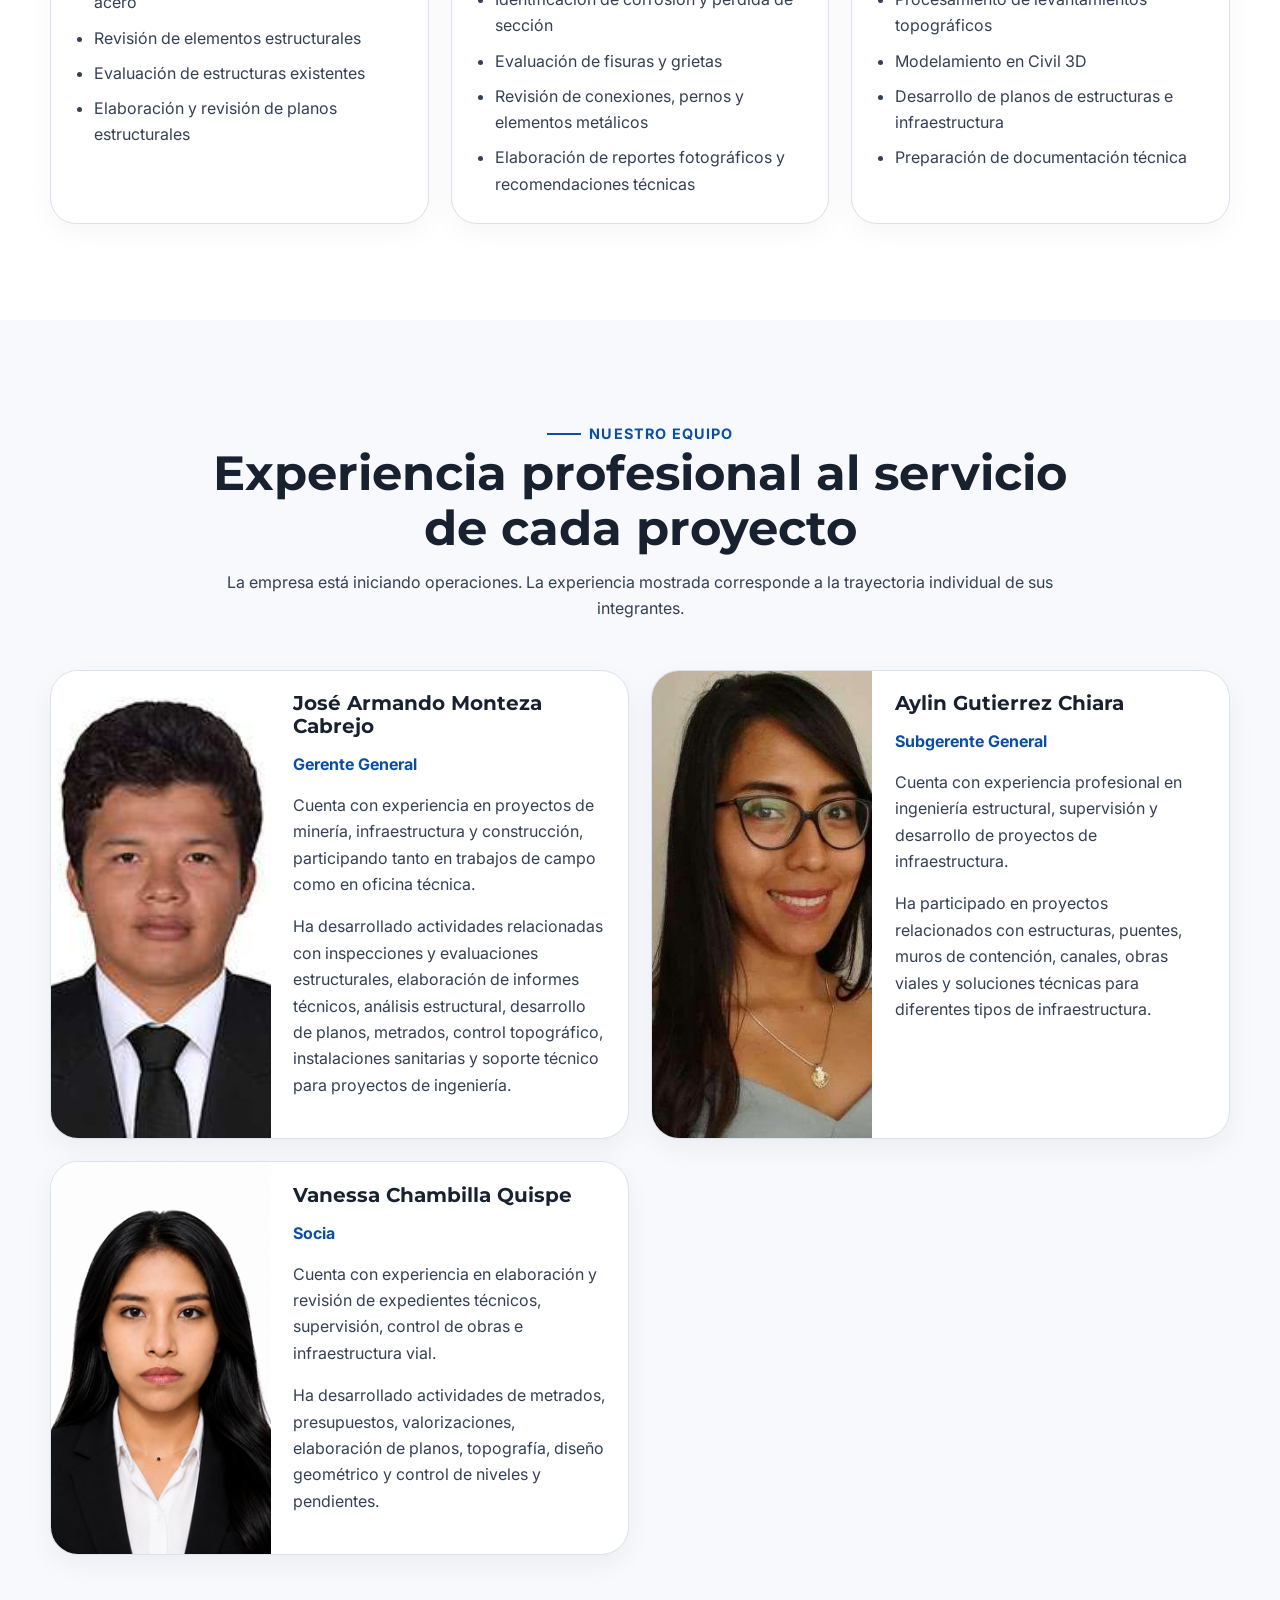
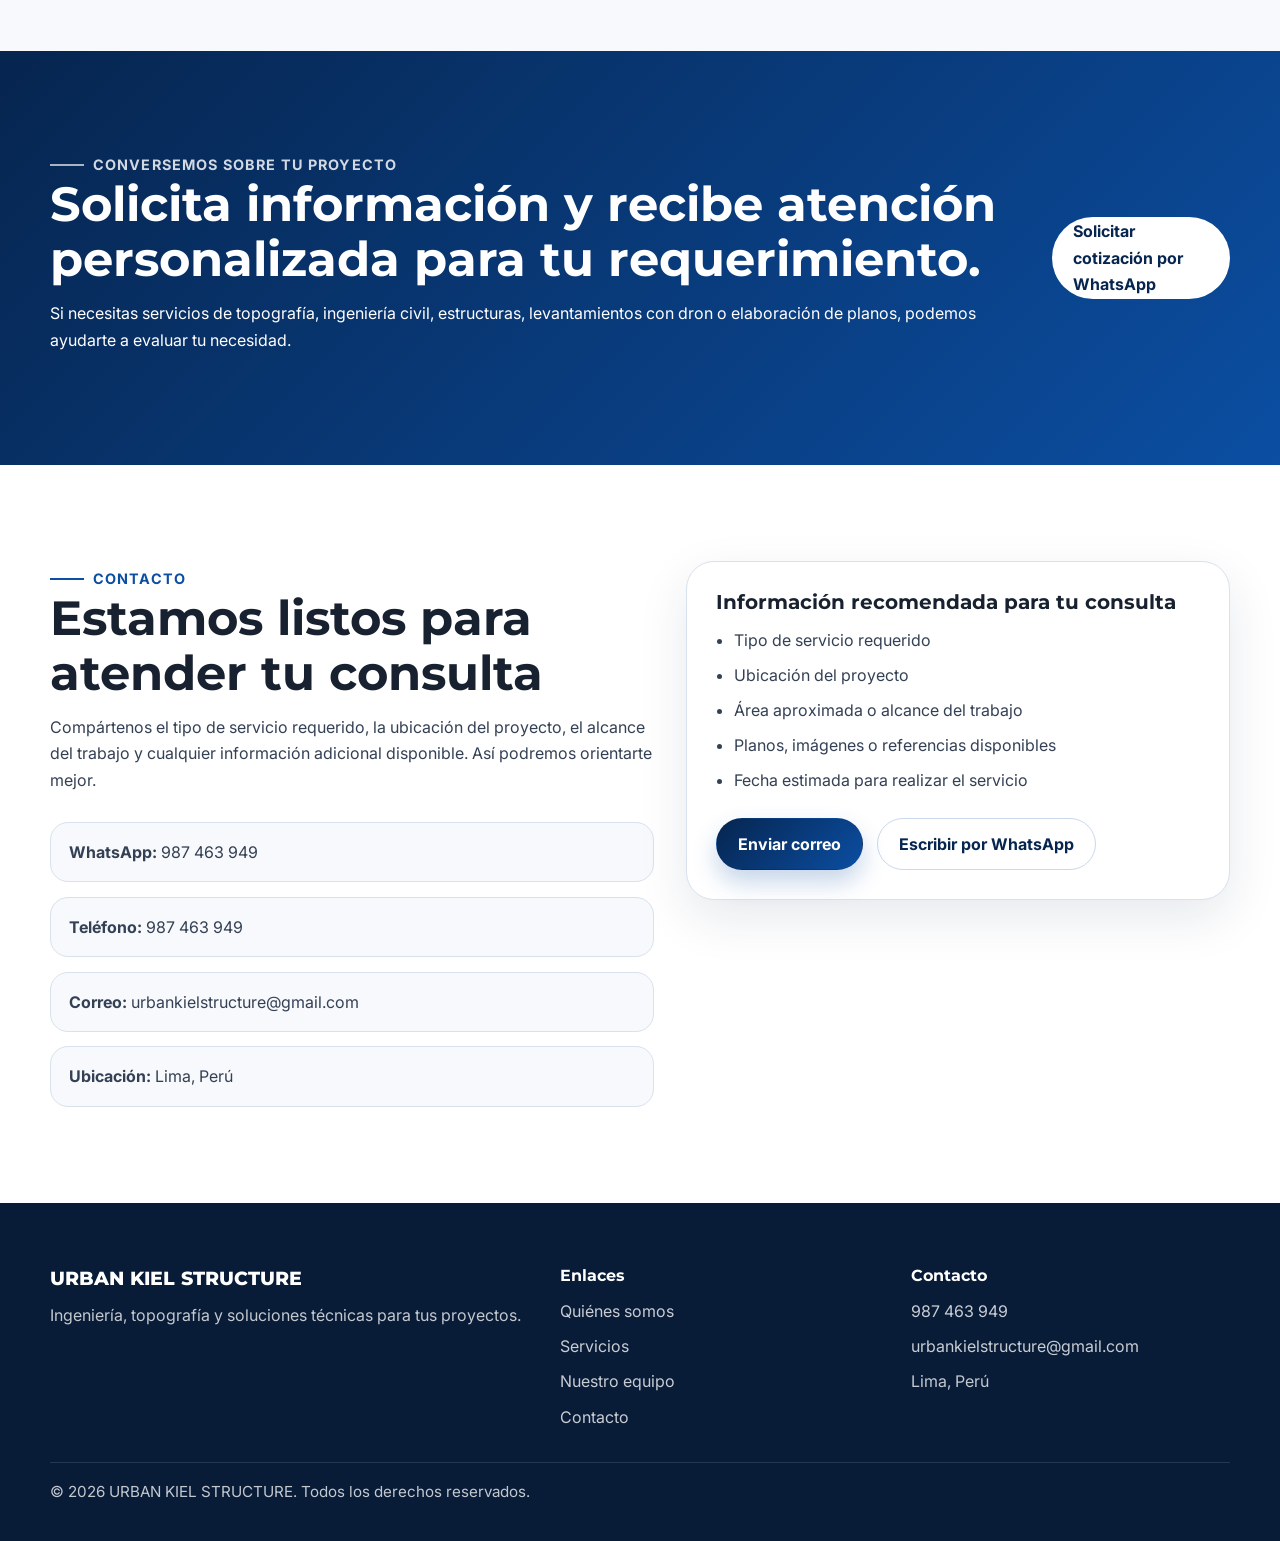
==== commit 7884a274: "Add files via upload" ====
--- a/index.html
+++ b/index.html
@@ -231,15 +231,6 @@
           </div>
         </article>
 
-        <article class="team-card team-card-placeholder">
-          <div class="avatar-placeholder" aria-hidden="true">NV</div>
-          <div class="team-content">
-            <h3>Nicole Aracely Vergara Guillen</h3>
-            <span class="team-role">Área Contable y Administrativa</span>
-            <p>Cuenta con experiencia en gestión contable, administrativa y financiera.</p>
-            <p>Ha desarrollado actividades relacionadas con elaboración de planillas, declaraciones tributarias, registros de compras y ventas, conciliaciones bancarias, control de caja, análisis de cuentas, facturación, pagos, proveedores e inventarios.</p>
-          </div>
-        </article>
       </div>
     </section>
 
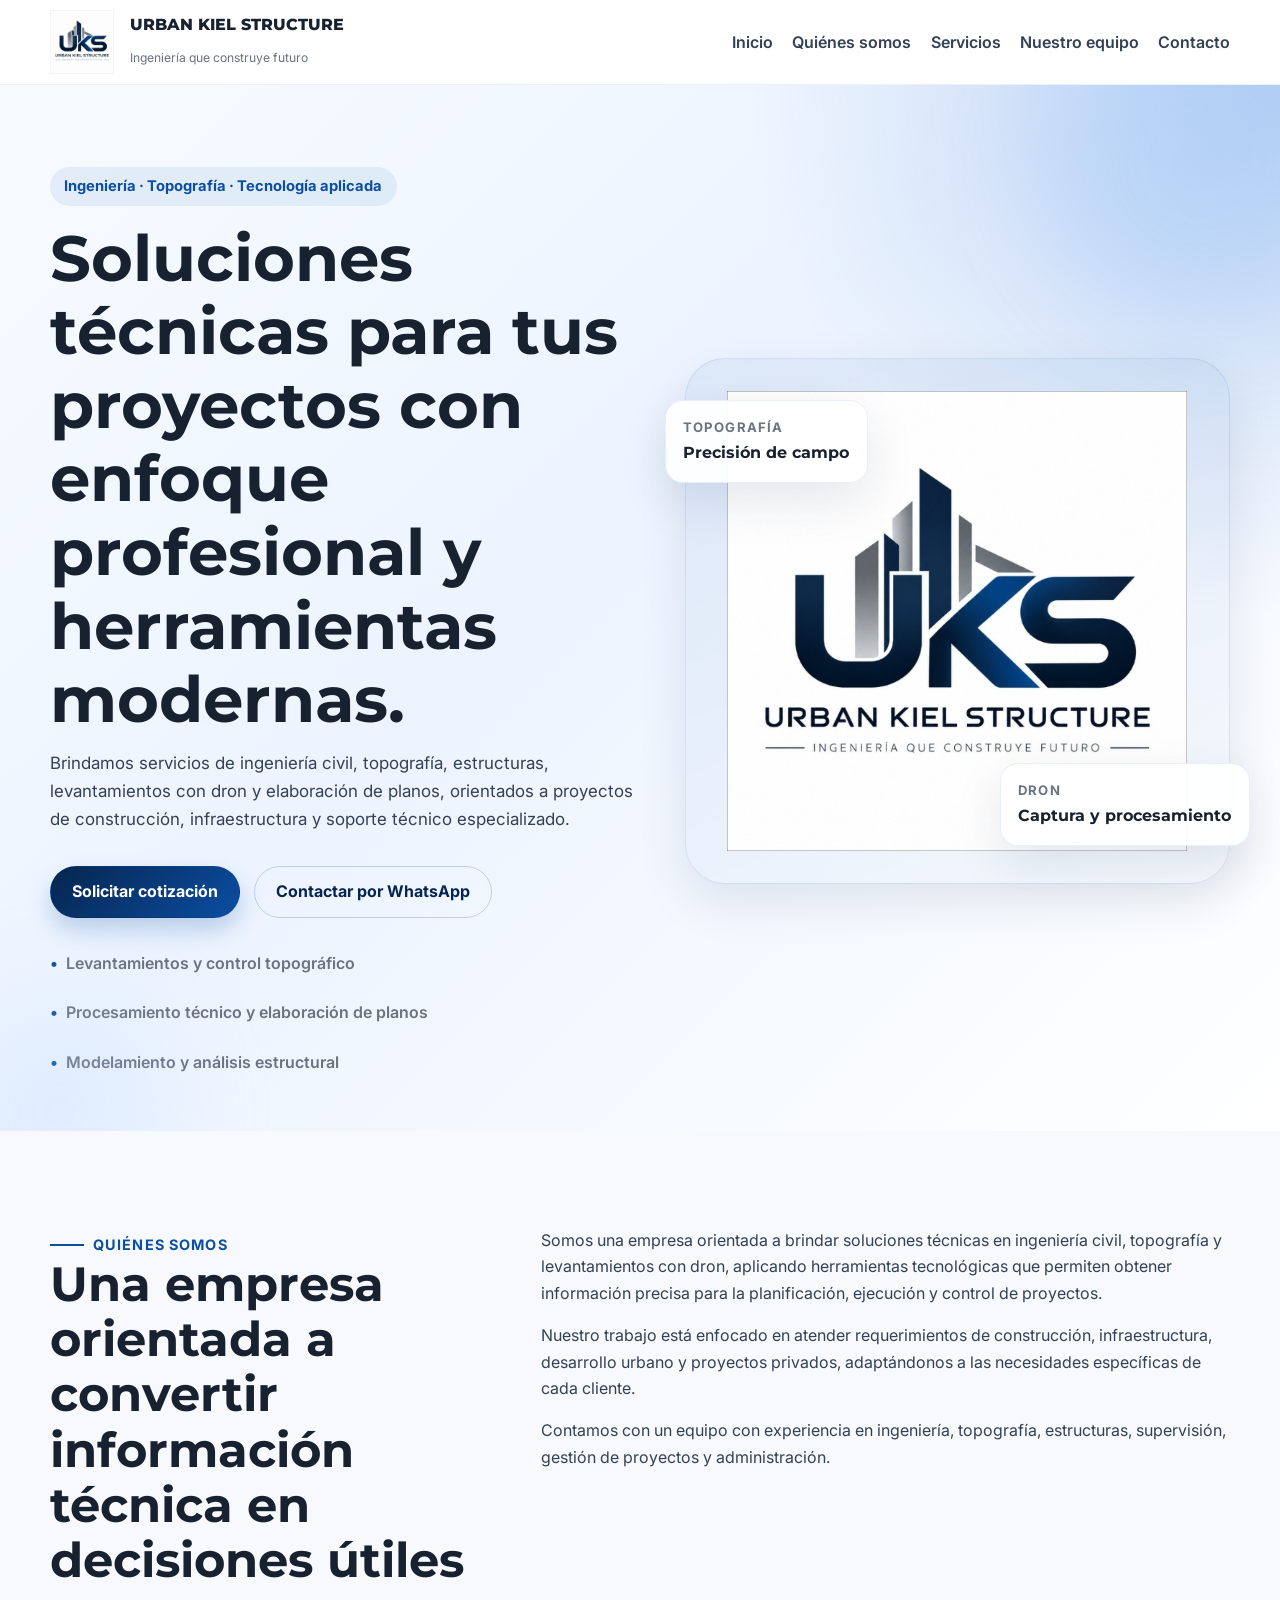
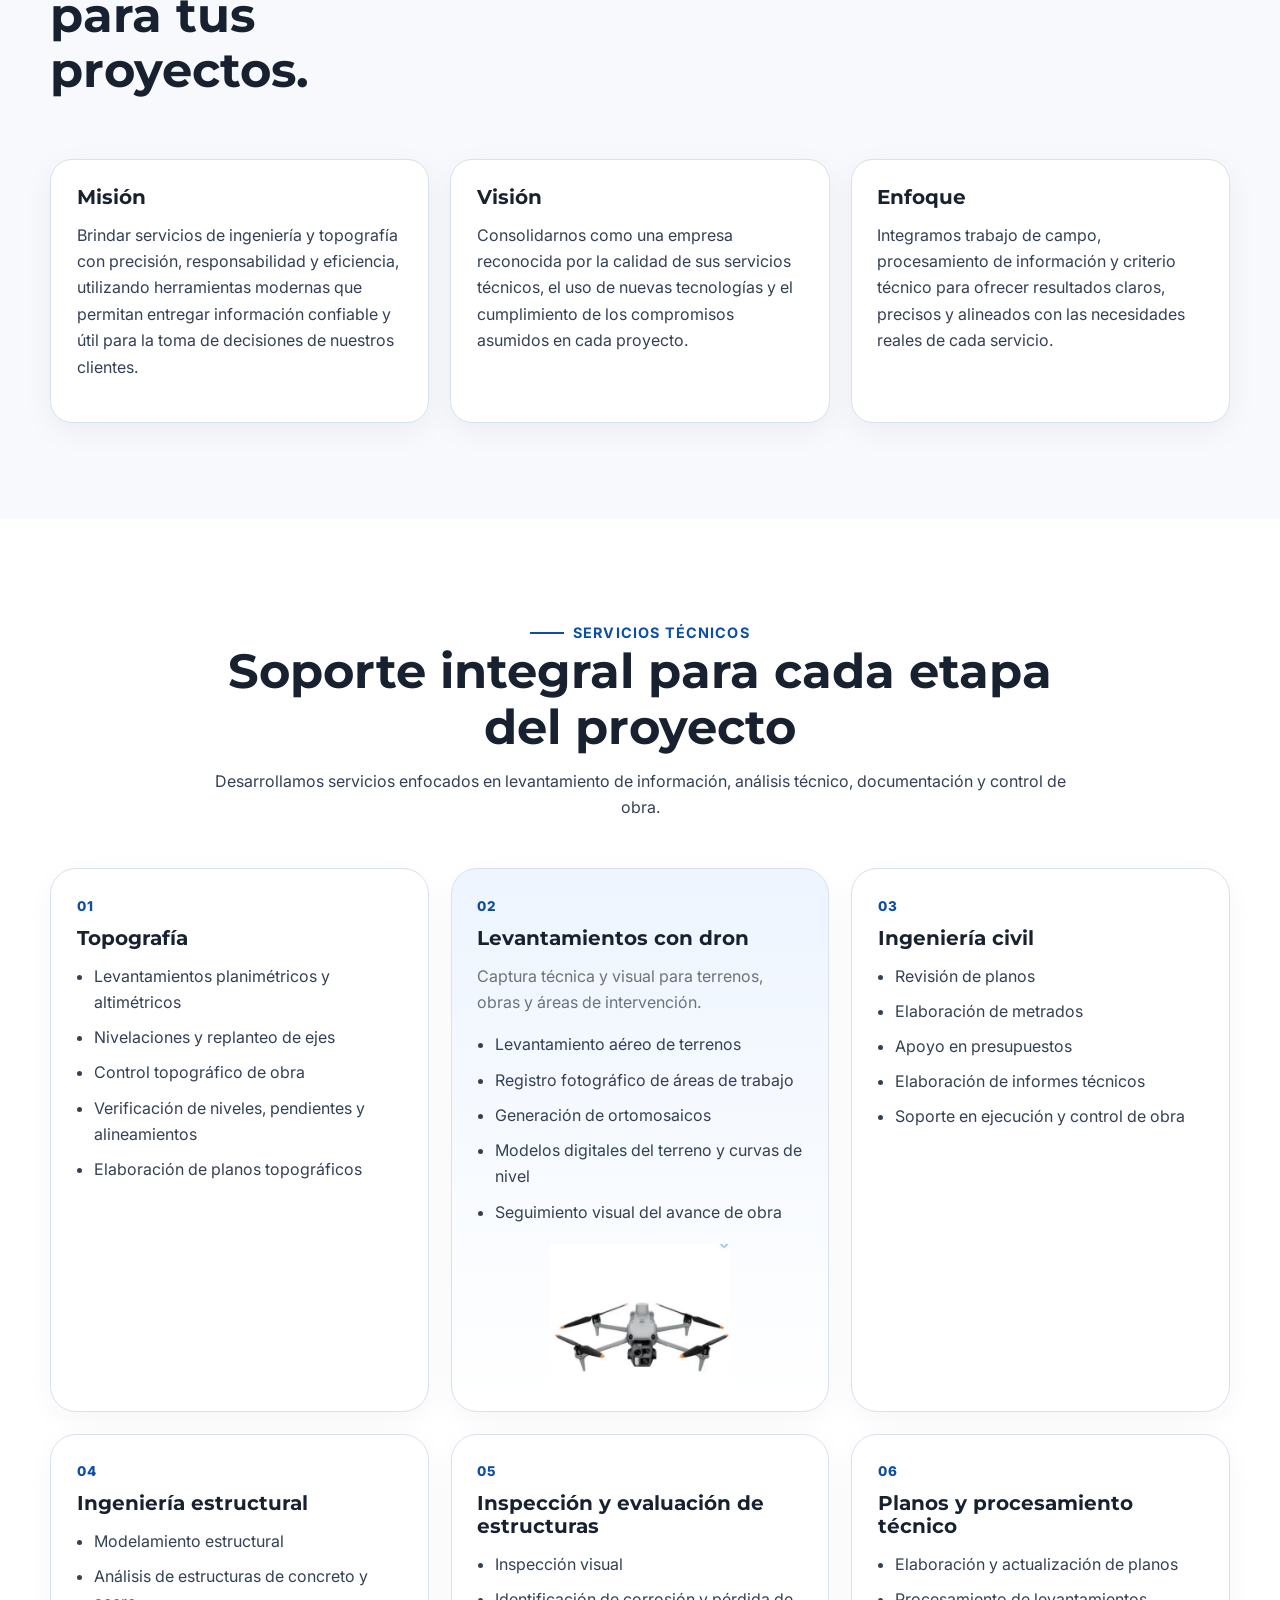
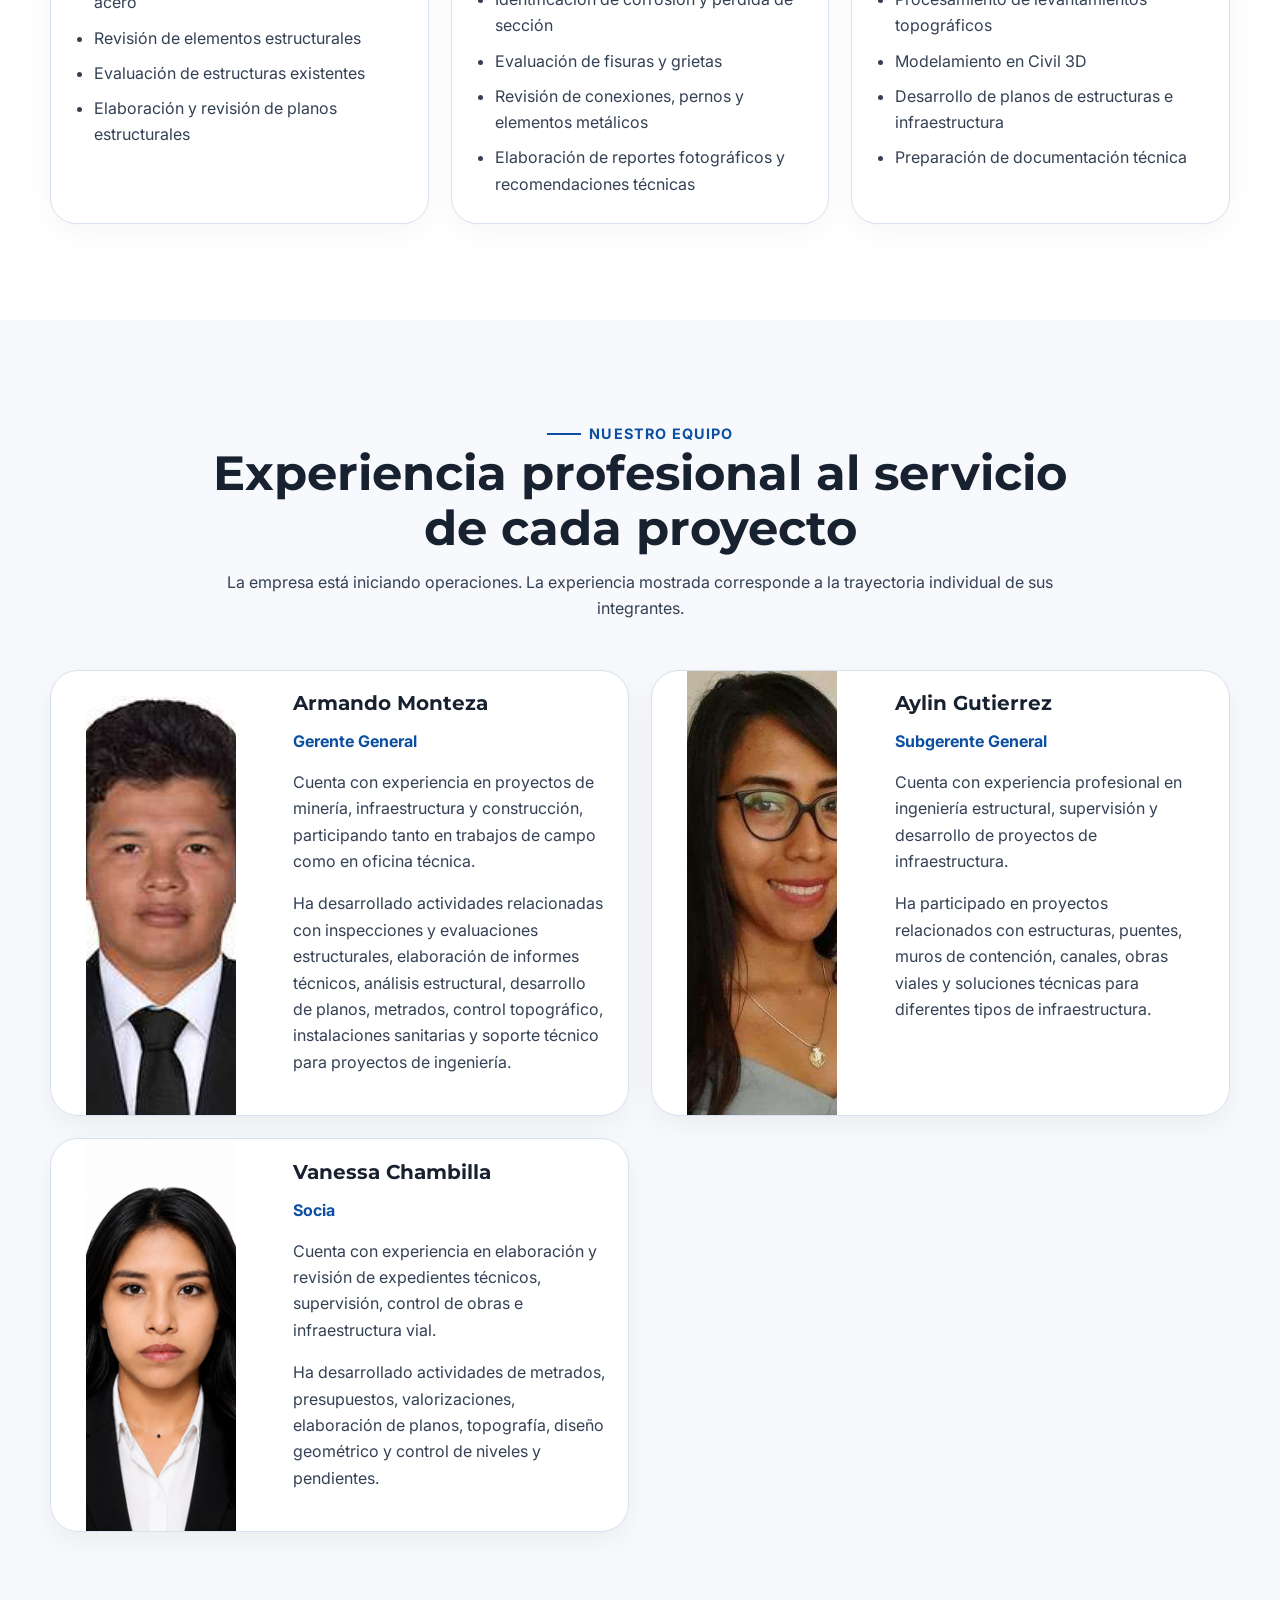
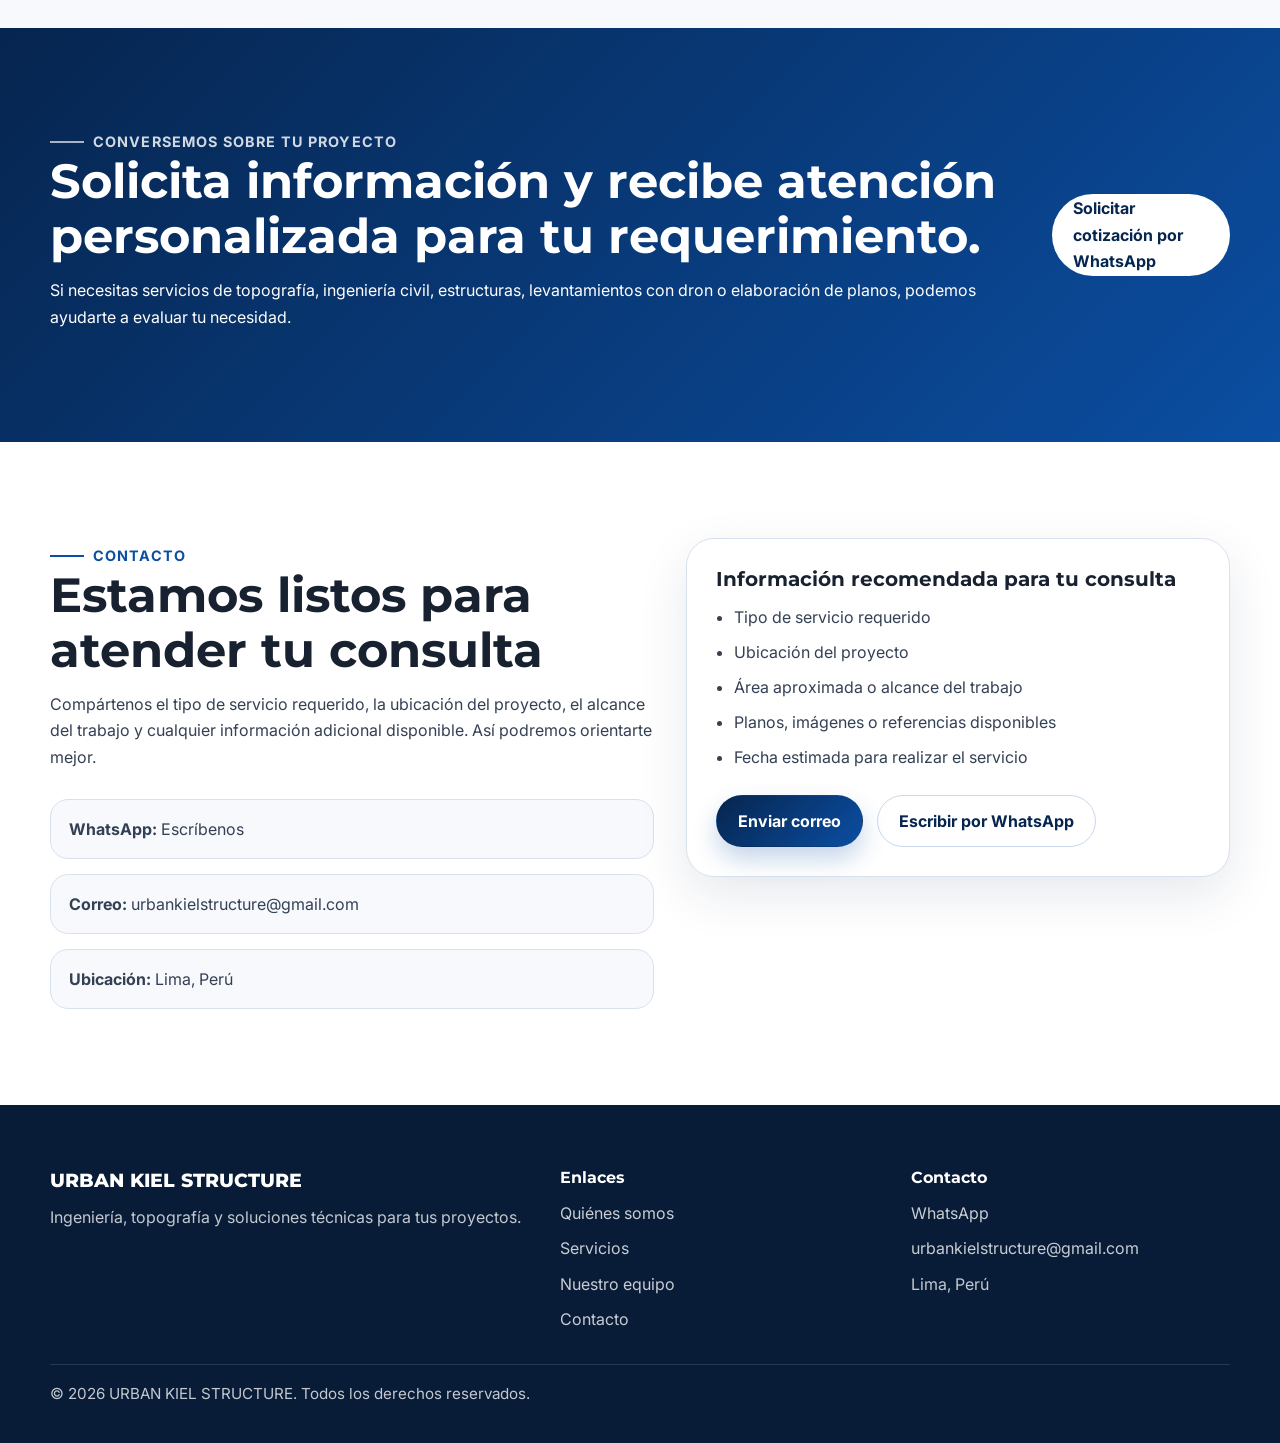
==== commit 0498527f: "Add files via upload" ====
--- a/index.html
+++ b/index.html
@@ -10,6 +10,17 @@
   <link rel="preconnect" href="https://fonts.gstatic.com" crossorigin>
   <link href="https://fonts.googleapis.com/css2?family=Montserrat:wght@400;500;600;700;800&family=Inter:wght@400;500;600;700&display=swap" rel="stylesheet">
   <link rel="stylesheet" href="styles.css">
+
+  <style>
+    /* Ajuste de tamaño para las fotos del equipo */
+    .team-card > img {
+      width: 150px;
+      height: 150px;
+      object-fit: cover;
+      display: block;
+      margin: 0 auto 18px;
+    }
+  </style>
 </head>
 <body>
   <header class="site-header" id="inicio">
@@ -202,9 +213,9 @@
 
       <div class="container team-grid">
         <article class="team-card">
-          <img src="assets/jose-armando-monteza.png" alt="José Armando Monteza Cabrejo">
+          <img src="assets/jose-armando-monteza.png" alt="Armando Monteza">
           <div class="team-content">
-            <h3>José Armando Monteza Cabrejo</h3>
+            <h3>Armando Monteza</h3>
             <span class="team-role">Gerente General</span>
             <p>Cuenta con experiencia en proyectos de minería, infraestructura y construcción, participando tanto en trabajos de campo como en oficina técnica.</p>
             <p>Ha desarrollado actividades relacionadas con inspecciones y evaluaciones estructurales, elaboración de informes técnicos, análisis estructural, desarrollo de planos, metrados, control topográfico, instalaciones sanitarias y soporte técnico para proyectos de ingeniería.</p>
@@ -212,9 +223,9 @@
         </article>
 
         <article class="team-card">
-          <img src="assets/aylin-gutierrez.png" alt="Aylin Gutierrez Chiara">
+          <img src="assets/aylin-gutierrez.png" alt="Aylin Gutierrez">
           <div class="team-content">
-            <h3>Aylin Gutierrez Chiara</h3>
+            <h3>Aylin Gutierrez</h3>
             <span class="team-role">Subgerente General</span>
             <p>Cuenta con experiencia profesional en ingeniería estructural, supervisión y desarrollo de proyectos de infraestructura.</p>
             <p>Ha participado en proyectos relacionados con estructuras, puentes, muros de contención, canales, obras viales y soluciones técnicas para diferentes tipos de infraestructura.</p>
@@ -222,9 +233,9 @@
         </article>
 
         <article class="team-card">
-          <img src="assets/vanessa-chambilla.png" alt="Vanessa Chambilla Quispe">
+          <img src="assets/vanessa-chambilla.png" alt="Vanessa Chambilla">
           <div class="team-content">
-            <h3>Vanessa Chambilla Quispe</h3>
+            <h3>Vanessa Chambilla</h3>
             <span class="team-role">Socia</span>
             <p>Cuenta con experiencia en elaboración y revisión de expedientes técnicos, supervisión, control de obras e infraestructura vial.</p>
             <p>Ha desarrollado actividades de metrados, presupuestos, valorizaciones, elaboración de planos, topografía, diseño geométrico y control de niveles y pendientes.</p>
@@ -252,8 +263,7 @@
           <h2>Estamos listos para atender tu consulta</h2>
           <p>Compártenos el tipo de servicio requerido, la ubicación del proyecto, el alcance del trabajo y cualquier información adicional disponible. Así podremos orientarte mejor.</p>
           <div class="contact-list">
-            <a href="https://wa.me/51987463949" target="_blank" rel="noopener"><strong>WhatsApp:</strong> 987 463 949</a>
-            <a href="tel:+51987463949"><strong>Teléfono:</strong> 987 463 949</a>
+            <a href="https://wa.me/51987463949" target="_blank" rel="noopener"><strong>WhatsApp:</strong> Escríbenos</a>
             <a href="mailto:urbankielstructure@gmail.com"><strong>Correo:</strong> urbankielstructure@gmail.com</a>
             <span><strong>Ubicación:</strong> Lima, Perú</span>
           </div>
@@ -295,7 +305,7 @@
       <div>
         <h4>Contacto</h4>
         <ul>
-          <li><a href="https://wa.me/51987463949" target="_blank" rel="noopener">987 463 949</a></li>
+          <li><a href="https://wa.me/51987463949" target="_blank" rel="noopener">WhatsApp</a></li>
           <li><a href="mailto:urbankielstructure@gmail.com">urbankielstructure@gmail.com</a></li>
           <li>Lima, Perú</li>
         </ul>
